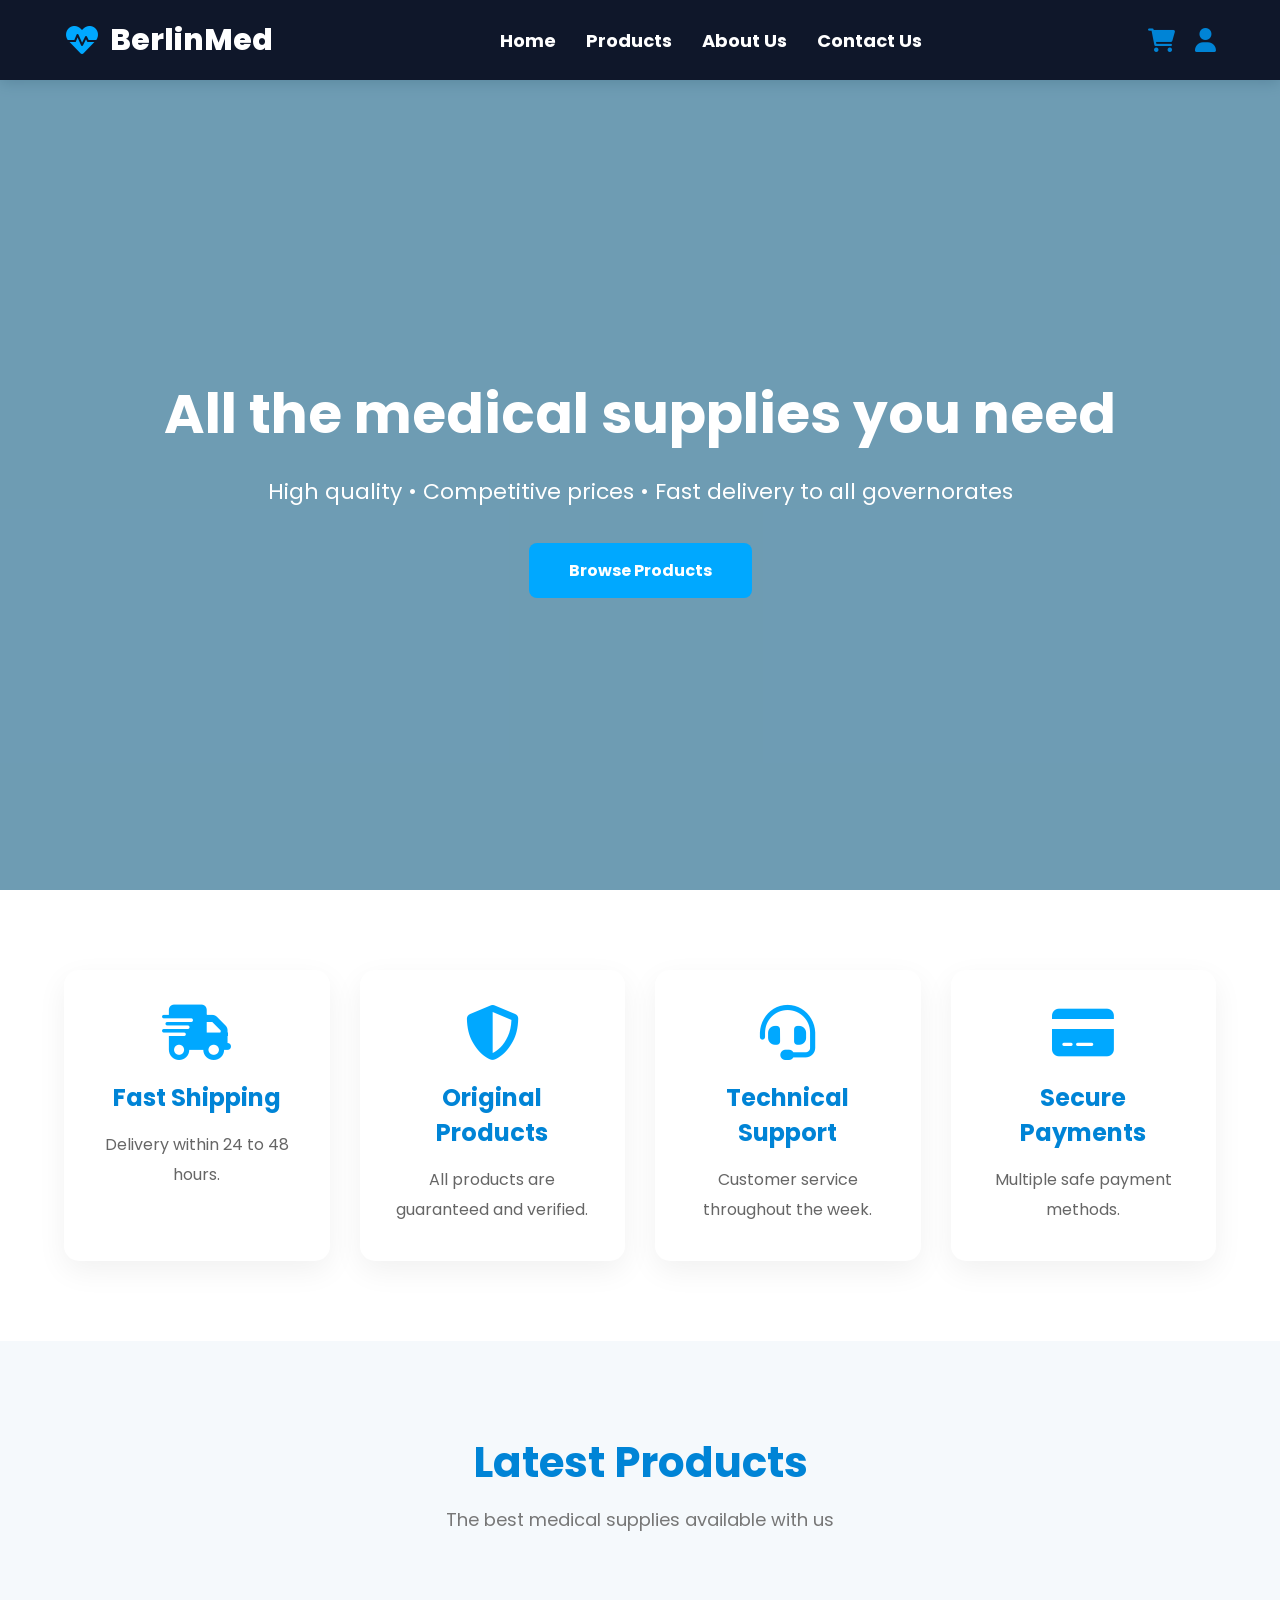
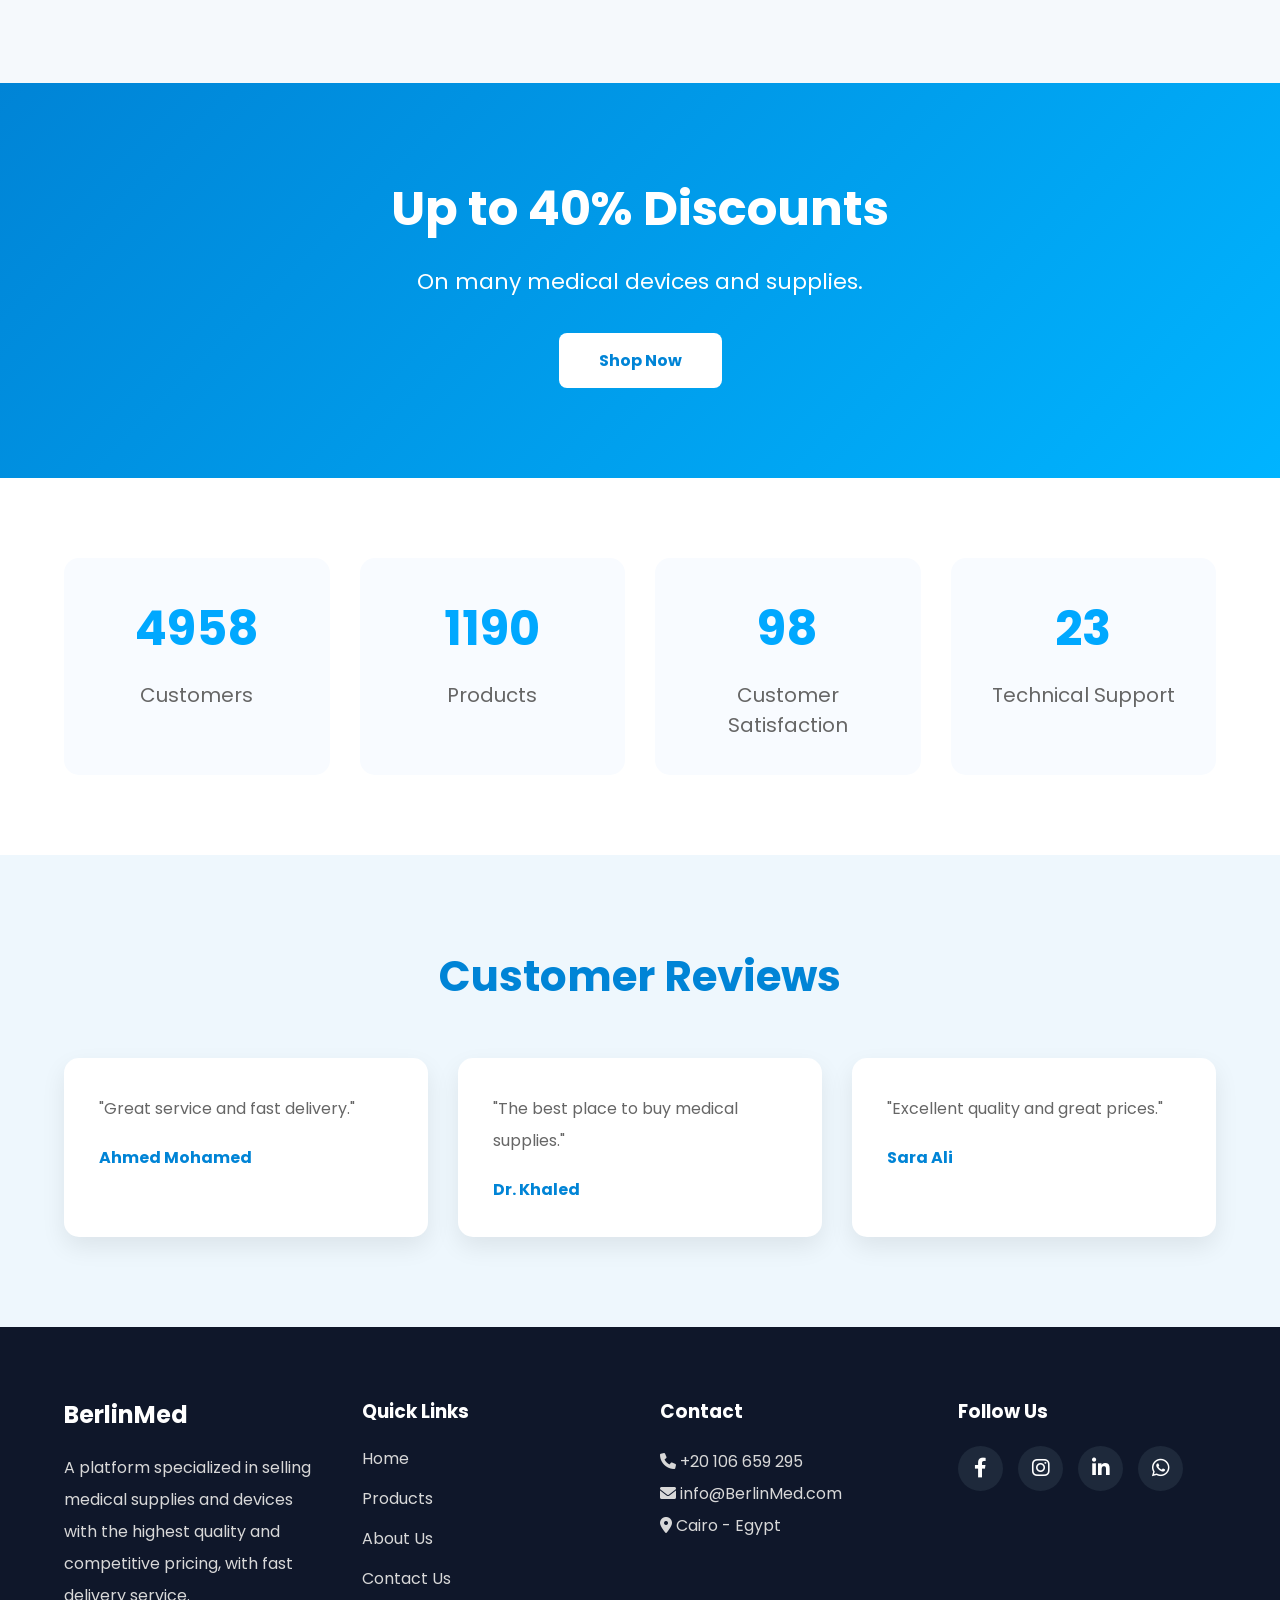
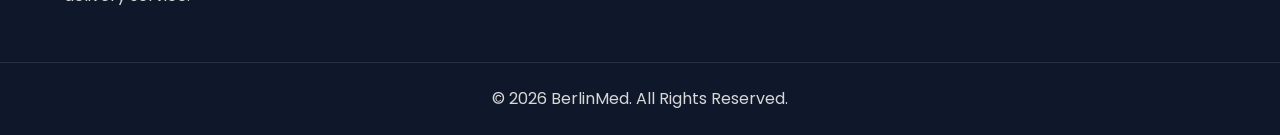
==== templates/index.html @ d9206a01 "initial commit" ====
<!DOCTYPE html>
<html lang="en">

<head>
    <meta charset="UTF-8">
    <meta name="viewport" content="width=device-width, initial-scale=1.0">
    <title>BerlinMed | Medical Supplies</title>

    <link rel="stylesheet" href="/static/css/style.css">
    <link rel="stylesheet" href="https://cdnjs.cloudflare.com/ajax/libs/font-awesome/6.0.0/css/all.min.css">

    <link rel="preconnect" href="https://fonts.googleapis.com">
    <link rel="preconnect" href="https://fonts.gstatic.com" crossorigin>
    <link href="https://fonts.googleapis.com/css2?family=Poppins:wght@300;400;500;600;700;800&display=swap" rel="stylesheet">

</head>

<body>


    <header>
        <div class="container">
            <div class="logo">
                <i class="fa-solid fa-heart-pulse"></i>
                <h2>BerlinMed</h2>
            </div>

            <nav>
                <ul>
                    <li><a href="#">Home</a></li>
                    <li><a href="/products" class="active">Products</a></li>
                    <li><a href="/about">About Us</a></li>
                    <li><a href="/contact">Contact Us</a></li>
                </ul>
            </nav>

            <div class="icons">
                <a href="/cart" title="Shopping Cart">
                    <i class="fa-solid fa-cart-shopping"></i>
                </a>
                <a href="/login" title="Login">
                    <i class="fa-solid fa-user"></i>
                </a>
            </div>

            <button class="menu-toggle">
                <span></span>
                <span></span>
                <span></span>
            </button>
        </div>
    </header>


    <section class="hero">

        <div class="overlay"></div>

        <div class="hero-content">

            <h1>All the medical supplies you need</h1>

            <p>High quality • Competitive prices • Fast delivery to all governorates</p>

            <a href="/products" class="btn">Browse Products</a>

        </div>

    </section>


    <section class="features">

        <div class="container">

            <div class="feature">

                <i class="fa-solid fa-truck-fast"></i>

                <h3>Fast Shipping</h3>

                <p>Delivery within 24 to 48 hours.</p>

            </div>

            <div class="feature">

                <i class="fa-solid fa-shield"></i>

                <h3>Original Products</h3>

                <p>All products are guaranteed and verified.</p>

            </div>

            <div class="feature">

                <i class="fa-solid fa-headset"></i>

                <h3>Technical Support</h3>

                <p>Customer service throughout the week.</p>

            </div>

            <div class="feature">

                <i class="fa-solid fa-credit-card"></i>

                <h3>Secure Payments</h3>

                <p>Multiple safe payment methods.</p>

            </div>

        </div>

    </section>


    <section class="products">

        <div class="container">

            <div class="section-title">

                <h2>Latest Products</h2>

                <p>The best medical supplies available with us</p>

            </div>

            <div class="products-grid" id="home-products-grid">


            </div>

        </div>

    </section>


    <section class="banner">

        <div class="container">

            <div class="banner-text">

                <h2>Up to 40% Discounts</h2>

                <p>On many medical devices and supplies.</p>

                <a href="/products" class="btn">Shop Now</a>

            </div>

        </div>

    </section>


    <section class="statistics">

        <div class="container">

            <div class="stat-box">

                <h2>5000+</h2>

                <p>Customers</p>

            </div>

            <div class="stat-box">

                <h2>1200+</h2>

                <p>Products</p>

            </div>

            <div class="stat-box">

                <h2>99%</h2>

                <p>Customer Satisfaction</p>

            </div>

            <div class="stat-box">

                <h2>24/7</h2>

                <p>Technical Support</p>

            </div>

        </div>

    </section>


    <section class="testimonials">

        <div class="container">

            <h2>Customer Reviews</h2>

            <div class="testimonial-grid">

                <div class="testimonial">

                    <p>"Great service and fast delivery."</p>

                    <h4>Ahmed Mohamed</h4>

                </div>

                <div class="testimonial">

                    <p>"The best place to buy medical supplies."</p>

                    <h4>Dr. Khaled</h4>

                </div>

                <div class="testimonial">

                    <p>"Excellent quality and great prices."</p>

                    <h4>Sara Ali</h4>

                </div>

            </div>

        </div>

    </section>


    <footer>

        <div class="container footer-grid">

            <div>

                <h2>BerlinMed</h2>

                <p>
                    A platform specialized in selling medical supplies and devices with the highest quality
                    and competitive pricing, with fast delivery service.
                </p>

            </div>

            <div>

                <h3>Quick Links</h3>

                <ul>

                    <li><a href="/">Home</a></li>
                    <li><a href="/products">Products</a></li>
                    <li><a href="/about">About Us</a></li>
                    <li><a href="/contact">Contact Us</a></li>

                </ul>

            </div>

            <div>

                <h3>Contact</h3>

                <p><i class="fa-solid fa-phone"></i> +20 106 659 295</p>

                <p><i class="fa-solid fa-envelope"></i> info@BerlinMed.com</p>

                <p><i class="fa-solid fa-location-dot"></i> Cairo - Egypt</p>

            </div>

            <div>

                <h3>Follow Us</h3>

                <div class="social">
                    <a href="#"><i class="fab fa-facebook-f"></i></a>
                    <a href="#"><i class="fab fa-instagram"></i></a>
                    <a href="#"><i class="fab fa-linkedin-in"></i></a>
                    <a href="#"><i class="fab fa-whatsapp"></i></a>
                </div>

            </div>

        </div>

        <div class="copyright">

            <p>© 2026 BerlinMed. All Rights Reserved.</p>

        </div>

    </footer>

    <script src="/static/js/api.js"></script>
    <script src="/script.js"></script>
    <script>
        // Load products from API for homepage
        document.addEventListener('DOMContentLoaded', async () => {
            const { ok, data } = await API.getProducts();
            const grid = document.getElementById('home-products-grid');

            if (ok && data && data.length > 0) {
                const productsToShow = data.slice(0, 4);
                grid.innerHTML = productsToShow.map(product => `
                    <div class="product-card">
                        <div class="product-image">
                            <img src="/static/images/${escapeHtml(product.image)}" alt="${escapeHtml(product.name)}">
                        </div>
                        <div class="product-info">
                            <h3>${escapeHtml(product.name)}</h3>
                            <p class="home-product-description">${escapeHtml(product.description)}</p>
                            <div class="price">${product.price.toFixed(2)} USD</div>
                            <a href="/product-details?id=${product.id}" class="btn">View Details</a>
                        </div>
                    </div>
                `).join('');
            }
        });
    </script>
</body>

</html>
---- static/css/style.css ----
/* ===============================
   BerlinMed Style
================================= */

/* Tiny dismissible widget */
.tiny-widget{
    position:fixed;
    right:16px;
    bottom:16px;
    width:50px;
    height:10px;
    background:#00a8ff;
    border-radius:999px;
    display:flex;
    align-items:center;
    justify-content:flex-end;
    padding:0 2px;
    z-index:10000;
    box-shadow:0 12px 30px rgba(0,0,0,.18);
    overflow:visible;
    transform:translateY(0);
}

.tiny-widget .tiny-close{
    width:16px;
    height:16px;
    line-height:14px;
    border:0;
    cursor:pointer;
    background:rgba(255,255,255,.95);
    color:#0f172a;
    border-radius:4px;
    font-size:12px;
    font-weight:800;
    display:flex;
    align-items:center;
    justify-content:center;
    padding:0;
    margin-left:auto;
}

.tiny-widget.is-hidden{
    display:none;
}


*{
    margin:0;
    padding:0;
    box-sizing:border-box;
    font-family:'Poppins',sans-serif;
}

html{
    scroll-behavior:smooth;
}

body{
    background:#f5f9fc;
    color:#222;
    overflow-x:hidden;
}

a{
    text-decoration:none;
}

ul{
    list-style:none;
}

img{
    max-width:100%;
    display:block;
}

.container{
    width:90%;
    max-width:1300px;
    margin:auto;
}

/* ===============================
   Header
================================= */

header{
    width:100%;
    background:#0f172a;
    transition: background .3s;
    box-shadow: 0 2px 15px rgba(0,0,0,.2);
}

header .container{

    display:flex;
    justify-content:space-between;
    align-items:center;
    height:80px;

}

.logo{

    display:flex;
    align-items:center;
    gap:10px;
    position: relative;
    z-index: 1000;

}

.logo i{

    color:#00a8ff;
    font-size:32px;

}

.logo h2{

    color:#fff;
    font-size:30px;
    font-weight:800;
    transition: .3s;
}

nav ul{

    display:flex;
    gap:30px;

}

nav ul li a{

    color:#fff;
    font-size:18px;
    font-weight:700;
    transition:.3s;

}

nav ul li a:hover{

    color:#00a8ff;

}

.icons{

    display:flex;
    gap:20px;

}

.menu-toggle{
    display: none;
    width: 30px;
    height: 22px;
    background: transparent;
    border: none;
    cursor: pointer;
    flex-direction: column;
    justify-content: space-between;
    padding: 5px;
}

.menu-toggle span{
    width: 100%;
    height: 3px;
    background: #fff;
    border-radius: 3px;
    transition: all 0.4s cubic-bezier(0.68, -0.55, 0.265, 1.55);
    transform-origin: center;
    position: relative;
}

.menu-toggle.active span:nth-child(1){
    transform: translateY(9px) rotate(45deg);
}

.menu-toggle.active span:nth-child(2){
    opacity: 0;
    transform: scale(0);
}

.menu-toggle.active span:nth-child(3){
    transform: translateY(-9px) rotate(-45deg);
}

/* Hover effect for menu toggle */
.menu-toggle:hover span{
    background: #00a8ff;
}

/* Mobile menu overlay styles */
.mobile-menu-overlay{
    position: fixed;
    top: 0;
    left: 0;
    width: 100%;
    height: 100%;
    background: rgba(15, 23, 42, 0.95);
    backdrop-filter: blur(10px);
    display: flex;
    justify-content: center;
    align-items: center;
    z-index: 999;
    opacity: 0;
    visibility: hidden;
    transition: opacity 0.4s ease, visibility 0.4s ease;
}

.mobile-menu-overlay.active{
    opacity: 1;
    visibility: visible;
}

.mobile-menu-content{
    text-align: center;
}

.mobile-menu-content ul{
    display: flex;
    flex-direction: column;
    align-items: center;
    gap: 30px;
}

.mobile-menu-content li a{
    color: #fff;
    font-size: 24px;
    font-weight: 700;
    position: relative;
    padding: 10px 20px;
    transition: all 0.3s ease;
}

.mobile-menu-content li a:hover{
    color: #00a8ff;
    transform: translateY(-5px);
}

.mobile-menu-content li a::after{
    content: '';
    position: absolute;
    bottom: 0;
    left: 50%;
    transform: translateX(-50%);
    width: 0;
    height: 3px;
    background: linear-gradient(135deg, #0084d6, #00a651);
    transition: width 0.3s ease;
}

.mobile-menu-content li a:hover::after{
    width: 80%;
}

/* Responsive styles for nav */
@media(max-width: 991px){
    nav ul{
        position: fixed;
        top: 80px;
        left: -100%;
        background: #0f172a;
        width: 100%;
        height: calc(100vh - 80px);
        flex-direction: column;
        align-items: center;
        justify-content: center;
        gap: 20px;
        transition: left 0.4s ease;
        z-index: 998;
    }

    nav ul.active{
        left: 0;
    }

    nav ul li a{
        font-size: 20px;
        padding: 10px 20px;
        width: 100%;
        text-align: center;
    }

    .menu-toggle{
        display: flex;
    }

    .icons{
        margin-right: 20px;
    }
}


.icons a{

    color:#0084d6;
    font-size:24px;

}

/* ===============================
   Hero
================================= */

.hero{

    height:90vh;

    background:url("../images/hero.jpg")
    center center/cover;

    position:relative;

    display:flex;

    align-items:center;

    justify-content:center;

}

.hero .overlay{

    position:absolute;
    inset:0;
    background:rgba(0,80,120,.55);

}

.hero-content{

    position:relative;
    z-index:5;
    text-align:center;
    color:#fff;

}

.hero-content h1{

    font-size:55px;
    margin-bottom:20px;

}

.hero-content p{

    font-size:22px;
    margin-bottom:35px;

}

.btn{

    display:inline-block;

    padding:15px 40px;

    background:#00a8ff;

    color:#fff;

    border-radius:8px;

    transition:.3s;

    font-weight:bold;

}

.btn:hover{

    background:#007acc;
    transform:translateY(-3px);

}

/* ===============================
   Features
================================= */

.features{

    padding:80px 0;
    background:#ffffff;

}

.features .container{

    display:grid;
    grid-template-columns:repeat(auto-fit,minmax(250px,1fr));
    gap:30px;

}

.feature{

    background:#fff;
    padding:35px 25px;
    text-align:center;
    border-radius:15px;

    transition:.35s;

    box-shadow:0 10px 30px rgba(0,0,0,.06);

}

.feature:hover{

    transform:translateY(-10px);

    box-shadow:0 20px 45px rgba(0,168,255,.20);

}

.feature i{

    font-size:55px;
    color:#00a8ff;

    margin-bottom:20px;

}

.feature h3{

    font-size:24px;

    margin-bottom:15px;

    color:#0084d6;

}

.feature p{

    color:#666;

    line-height:1.9;

}

/* ===============================
   Products
================================= */

.products{

    padding:90px 0;

}

.section-title{

    text-align:center;

    margin-bottom:60px;

}

.section-title h2{

    font-size:42px;

    color:#0084d6;

}

.section-title p{

    margin-top:12px;

    color:#777;

    font-size:18px;

}

.products-grid{

    display:grid;

    grid-template-columns:repeat(auto-fill,minmax(300px,1fr));

    gap:35px;

}

.product-card{

    background:#fff;

    border-radius:18px;

    overflow:hidden;

    transition:.4s;

    box-shadow:0 12px 25px rgba(0,0,0,.08);

}

.product-card:hover{

    transform:translateY(-12px);

    box-shadow:0 20px 40px rgba(0,0,0,.15);

}

.product-image{

    height:260px;

    overflow:hidden;

}

.product-image img{

    width:100%;

    height:100%;

    object-fit:cover;

    transition:.5s;

}

.product-card:hover img{

    transform:scale(1.08);

}

.product-info{

    padding:25px;

}

.product-info h3{

    font-size:24px;

    color:#222;

    margin-bottom:10px;

}

.product-info p{

    color:#777;

    line-height:1.8;

    min-height:70px;

}

.home-product-description{

    display:-webkit-box;

    -webkit-box-orient:vertical;

    -webkit-line-clamp:3;

    overflow:hidden;

}

.product-info h4{

    margin-top:20px;

    color:#00a651;

    font-size:26px;

}

.buttons{

    margin-top:25px;

    display:flex;

    gap:15px;

}

.details-btn{

    flex:1;

    text-align:center;

    padding:12px;

    border:2px solid #00a8ff;

    color:#00a8ff;

    border-radius:8px;

    transition:.3s;

}

.details-btn:hover{

    background:#00a8ff;

    color:#fff;

}

.buy-btn{

    flex:1;

    text-align:center;

    padding:12px;

    background:#0084d6;

    color:#fff;

    border-radius:8px;

    transition:.3s;

}

.buy-btn:hover{

    background:#006ab0;

}

/* ===========================
   Banner
=========================== */

.banner{

    padding:90px 0;

    background:linear-gradient(135deg,#0084d6,#00b4ff);

    color:#fff;

    text-align:center;

}

.banner h2{

    font-size:48px;

    margin-bottom:20px;

}

.banner p{

    font-size:22px;

    margin-bottom:35px;

}

.banner .btn{

    background:#fff;

    color:#0084d6;

    font-weight:bold;

}

.banner .btn:hover{

    background:#f2f2f2;

}

/* ===========================
   Statistics
=========================== */

.statistics{

    padding:80px 0;

    background:#fff;

}

.statistics .container{

    display:grid;

    grid-template-columns:repeat(auto-fit,minmax(220px,1fr));

    gap:30px;

}

.stat-box{

    background:#f8fbff;

    padding:35px;

    border-radius:15px;

    text-align:center;

    transition:.3s;

}

.stat-box:hover{

    transform:translateY(-8px);

    box-shadow:0 15px 35px rgba(0,0,0,.1);

}

.stat-box h2{

    font-size:48px;

    color:#00a8ff;

}

.stat-box p{

    margin-top:15px;

    color:#666;

    font-size:20px;

}

/* ===========================
   Testimonials
=========================== */

.testimonials{

    padding:90px 0;

    background:#eef7fd;

}

.testimonials h2{

    text-align:center;

    color:#0084d6;

    font-size:42px;

    margin-bottom:50px;

}

.testimonial-grid{

    display:grid;

    grid-template-columns:repeat(auto-fit,minmax(300px,1fr));

    gap:30px;

}

.testimonial{

    background:#fff;

    padding:35px;

    border-radius:15px;

    box-shadow:0 10px 25px rgba(0,0,0,.08);

    transition:.3s;

}

.testimonial:hover{

    transform:translateY(-10px);

}

.testimonial p{

    line-height:2;

    color:#666;

}

.testimonial h4{

    margin-top:20px;

    color:#0084d6;

}

/* ===========================
   Footer
=========================== */

footer{

    background:#0f172a;

    color:#fff;

    padding:70px 0 20px;

}

.footer-grid{

    display:grid;

    grid-template-columns:repeat(auto-fit,minmax(250px,1fr));

    gap:40px;

}

footer h2,
footer h3{

    margin-bottom:20px;

}

footer p{

    line-height:2;

    color:#d8d8d8;

}

footer ul li{

    margin-bottom:15px;

}

footer ul li a{

    color:#d8d8d8;

    transition:.3s;

}

footer ul li a:hover{

    color:#00b4ff;

}

.social{

    display:flex;

    gap:15px;

}

.social a{

    width:45px;

    height:45px;

    display:flex;

    justify-content:center;

    align-items:center;

    border-radius:50%;

    background:#1e293b;

    color:#fff;

    font-size:20px;

    transition:.3s;

}

.social a:hover{

    background:#00a8ff;

}

.copyright{

    margin-top:50px;

    padding-top:20px;

    border-top:1px solid rgba(255,255,255,.1);

    text-align:center;

}

/* ===========================
   Responsive
=========================== */

@media (max-width:992px){

    .menu-toggle{
        display: flex;
    }

    nav{
        position: absolute;
        top: 80px;
        left: 0;
        width: 100%;
        background: #0f172a;
        padding: 20px 0;
        transform: translateY(-150%);
        transition: transform .4s ease-in-out;
    }

    nav.active{
        transform: translateY(0);
    }

    nav ul{
        flex-direction: column;
        align-items: center;
        gap: 25px;
    }

    .hero{
        height:70vh;
    }

    header .container{
        height: 80px;
    }


.hero-content h1{

font-size:40px;

}

.hero-content p{

font-size:18px;

}

.products-grid{

grid-template-columns:repeat(2,1fr);

}

.footer-grid{

grid-template-columns:1fr 1fr;

}

}

@media (max-width:768px){

.products-grid{

grid-template-columns:1fr;

}

.features .container{

grid-template-columns:1fr;

}

.statistics .container{

grid-template-columns:1fr 1fr;

}

.testimonial-grid{

grid-template-columns:1fr;

}

.footer-grid{

grid-template-columns:1fr;

text-align:center;

}

.social{

justify-content:center;

}

.banner h2{

font-size:34px;

}

.section-title h2{

font-size:34px;

}

.hero-content h1{

font-size:34px;

}

}

@media (max-width:480px){

.statistics .container{

grid-template-columns:1fr;

}

.logo h2{

font-size:24px;

}

nav ul li a{

font-size:16px;

}

.btn{

padding:12px 28px;

}

.hero{

height:60vh;

}

.hero-content p{

font-size:16px;

}

}

/* ===========================
   Animations
=========================== */

@keyframes fadeUp{

0%{

opacity:0;
transform:translateY(40px);

}

100%{

opacity:1;
transform:translateY(0);

}

}

@keyframes zoom{

0%{

transform:scale(.9);

}

100%{

transform:scale(1);

}

}

.hero-content{

animation:fadeUp 1s ease;

}

.feature{

animation:fadeUp .8s ease;

}

.product-card{

animation:zoom .5s ease;

}

.banner{

animation:fadeUp 1s ease;

}

.testimonial{

animation:fadeUp .8s ease;

}

.stat-box{

animation:zoom .6s ease;

}

html::-webkit-scrollbar{

width:10px;

}

html::-webkit-scrollbar-thumb{

background:#00a8ff;
border-radius:20px;

}

html::-webkit-scrollbar-track{

background:#eef3f8;

}

/* ================= Login ================= */

.login-page{

display:flex;

justify-content:center;

align-items:center;

min-height:100vh;

background:#f5f9fc;

padding:60px 20px;

}

.login-box{

width:420px;

background:#fff;

padding:40px;

border-radius:15px;

box-shadow:0 15px 35px rgba(0,0,0,.1);

}

.login-box h2{

text-align:center;

margin-bottom:30px;

color:#0084d6;

}

.input-box{

margin-bottom:20px;

}

.input-box label{

display:block;

margin-bottom:8px;

font-weight:bold;

}

.input-box input{

width:100%;

padding:14px;

border:1px solid #ddd;

border-radius:8px;

font-size:16px;

outline:none;

}

.input-box input:focus{

border-color:#00a8ff;

}

.login-box button{
    display:block;
    text-align: center;
    width:100%;
    padding:14px;
    background: linear-gradient(45deg, #00a8ff, #0084d6);
    color:#fff;
    border:none;
    border-radius:8px;
    font-size:18px;
    font-weight: bold;
    text-transform: uppercase;
    letter-spacing: 1px;
    cursor:pointer;
    transition: all .3s ease;
    box-shadow: 0 5px 15px rgba(0, 132, 214, 0.3);

}

.login-box button:hover{

    background: linear-gradient(45deg, #0084d6, #00a8ff);
    transform: translateY(-3px);
    box-shadow: 0 8px 25px rgba(0, 132, 214, 0.4);

}

.login-box p{

margin-top:20px;

text-align:center;

}

/* Search */

.search-box{

margin-bottom:40px;

text-align:center;

}

.search-box input{

width:100%;

max-width:550px;

padding:16px;

border:2px solid #00a8ff;

border-radius:10px;

font-size:18px;

outline:none;

}

/* About Page */

.page-header{

height:350px;

background:url("../images/about-bg.jpg")

center/cover;

position:relative;

display:flex;

align-items:center;

justify-content:center;

color:white;

}

.page-header .overlay{

position:absolute;

inset:0;

background:rgba(0,100,150,.6);

}

.page-title{

position:relative;

text-align:center;

}

.page-title h1{

font-size:50px;

}

.about-section{

padding:90px 0;

}

.about-grid{

display:grid;

grid-template-columns:1fr 1fr;

gap:50px;

align-items:center;

}

.about-image img{

border-radius:20px;

}

.about-content h2{

color:#0084d6;

font-size:40px;

margin-bottom:20px;

}

.about-content p{

line-height:2;

color:#666;

}

.about-box{

display:flex;

gap:20px;

margin-top:30px;

}

.about-box div{

background:white;

padding:25px;

border-radius:15px;

box-shadow:0 10px 25px #ddd;

}

.about-box i{

font-size:35px;

color:#00a8ff;

}

.mission{

padding:70px 0;

background:#eef7fd;

}

.mission .container{

display:grid;

grid-template-columns:1fr 1fr;

gap:30px;

}

.mission-card{

background:white;

padding:40px;

text-align:center
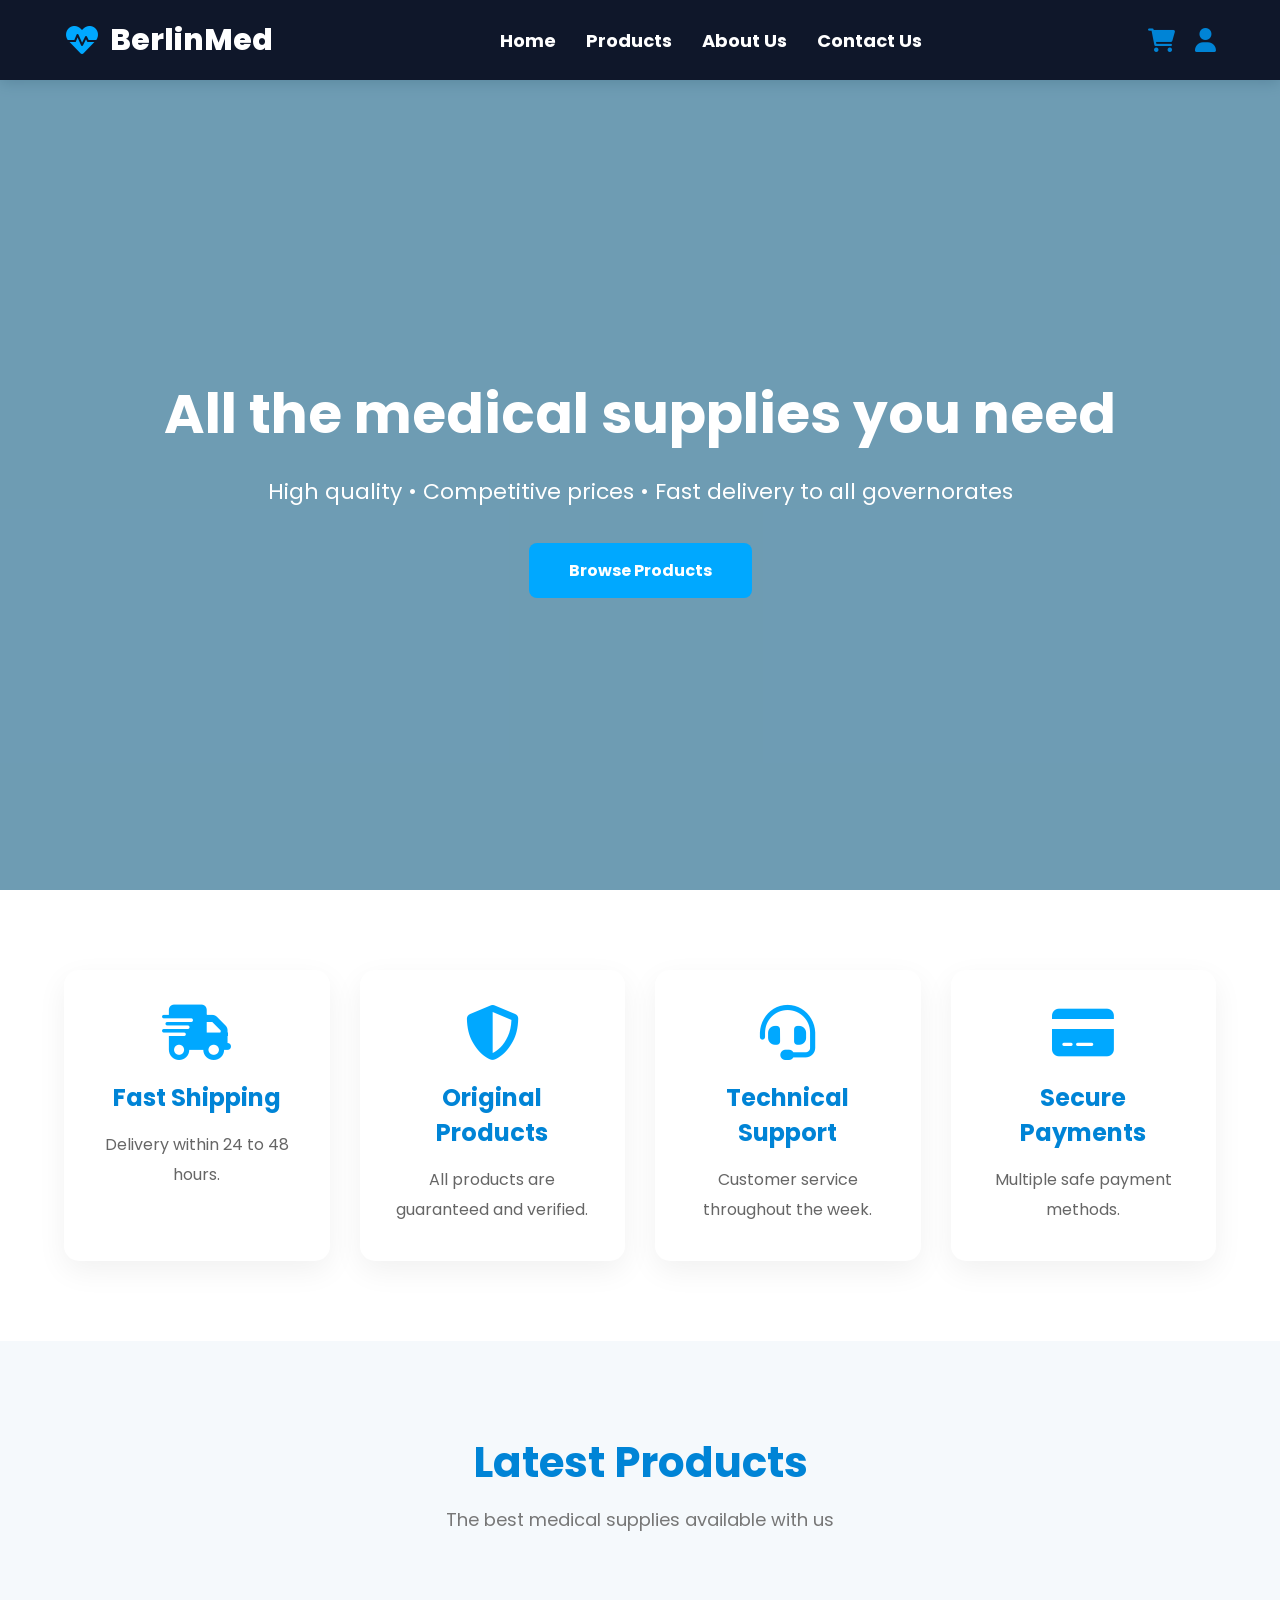
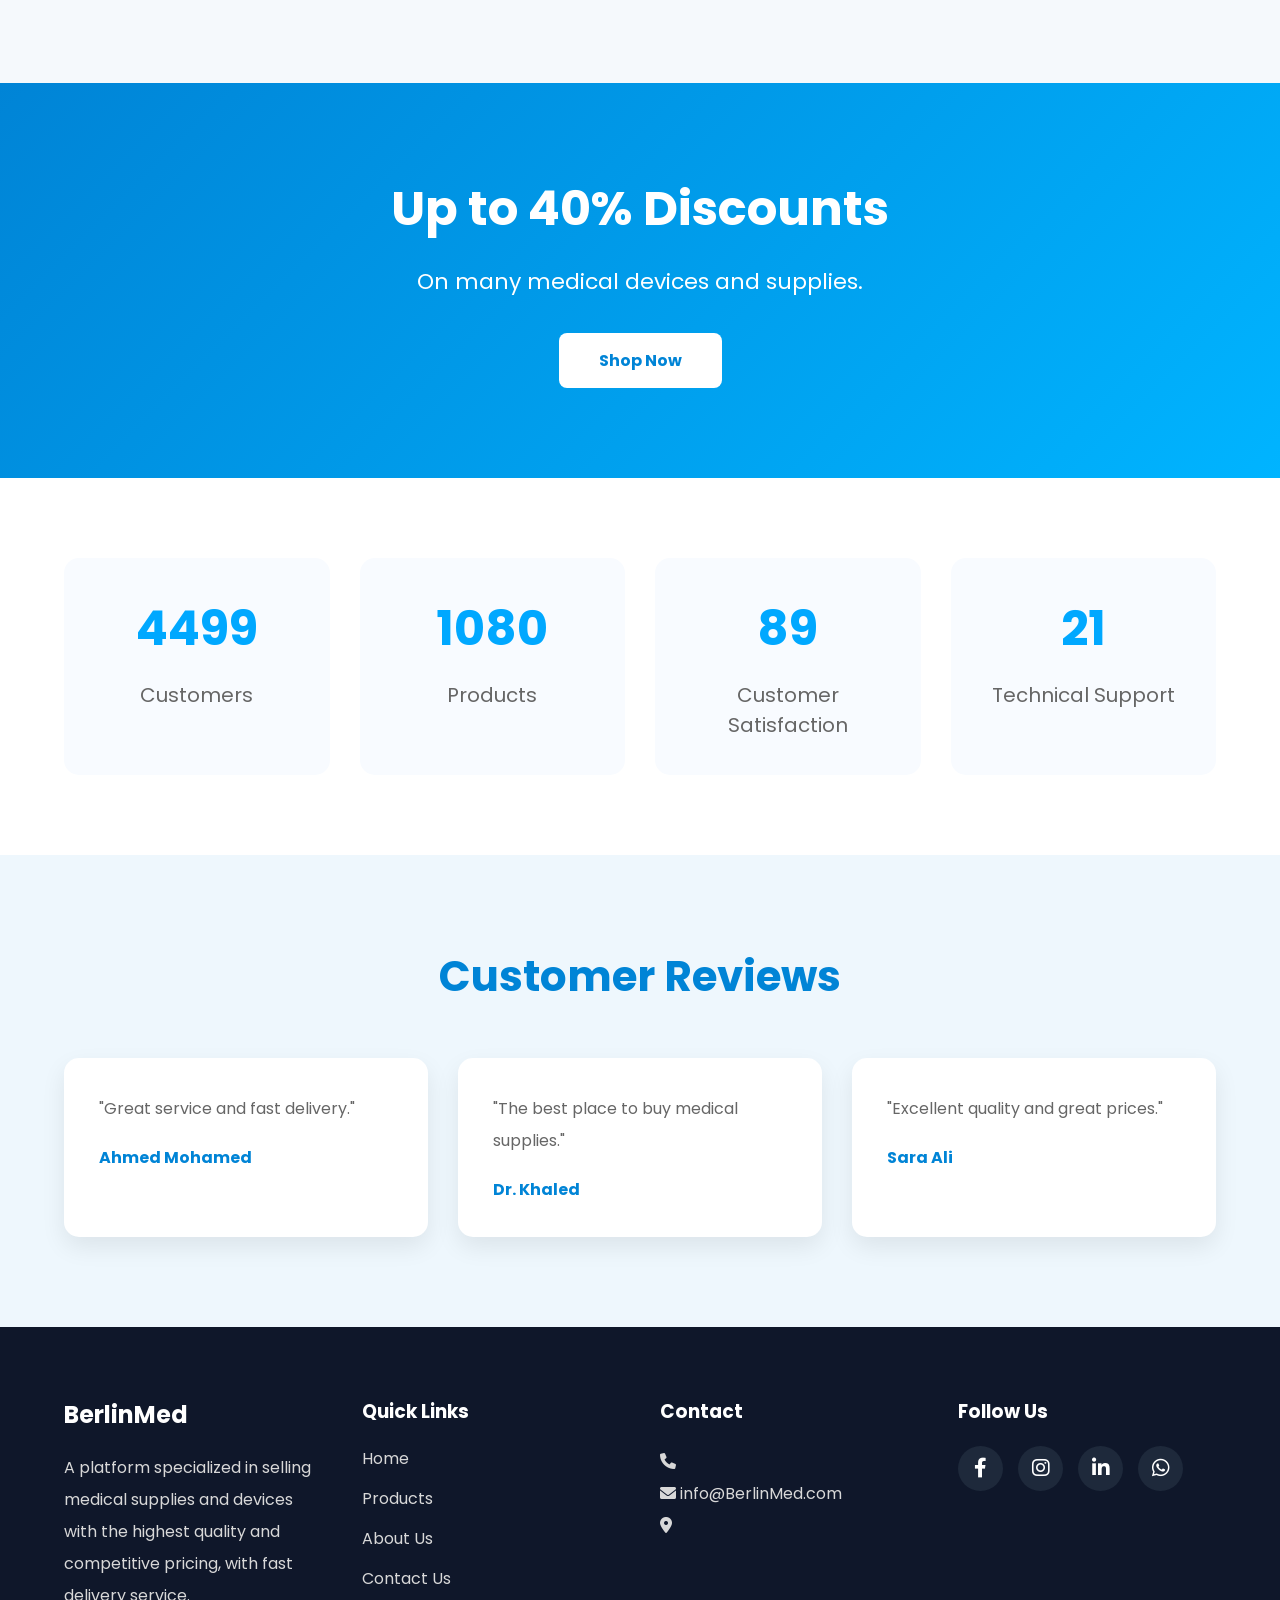
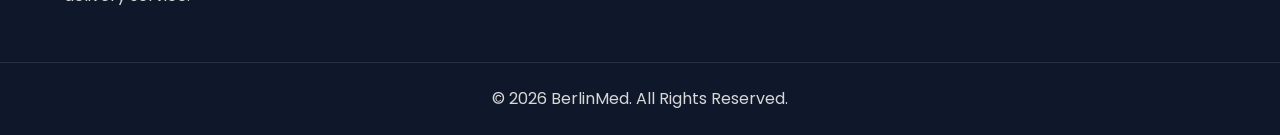
==== commit 6c70b49f: "Update" ====
--- a/templates/index.html
+++ b/templates/index.html
@@ -1,30 +1,30 @@
 <!DOCTYPE html>
 <html lang="en">
-
+ 
 <head>
     <meta charset="UTF-8">
     <meta name="viewport" content="width=device-width, initial-scale=1.0">
     <title>BerlinMed | Medical Supplies</title>
-
+ 
     <link rel="stylesheet" href="/static/css/style.css">
     <link rel="stylesheet" href="https://cdnjs.cloudflare.com/ajax/libs/font-awesome/6.0.0/css/all.min.css">
-
+ 
     <link rel="preconnect" href="https://fonts.googleapis.com">
     <link rel="preconnect" href="https://fonts.gstatic.com" crossorigin>
     <link href="https://fonts.googleapis.com/css2?family=Poppins:wght@300;400;500;600;700;800&display=swap" rel="stylesheet">
-
+ 
 </head>
-
+ 
 <body>
-
-
+ 
+ 
     <header>
         <div class="container">
             <div class="logo">
                 <i class="fa-solid fa-heart-pulse"></i>
                 <h2>BerlinMed</h2>
             </div>
-
+ 
             <nav>
                 <ul>
                     <li><a href="#">Home</a></li>
@@ -33,7 +33,7 @@
                     <li><a href="/contact">Contact Us</a></li>
                 </ul>
             </nav>
-
+ 
             <div class="icons">
                 <a href="/cart" title="Shopping Cart">
                     <i class="fa-solid fa-cart-shopping"></i>
@@ -42,7 +42,7 @@
                     <i class="fa-solid fa-user"></i>
                 </a>
             </div>
-
+ 
             <button class="menu-toggle">
                 <span></span>
                 <span></span>
@@ -50,260 +50,260 @@
             </button>
         </div>
     </header>
-
-
+ 
+ 
     <section class="hero">
-
+ 
         <div class="overlay"></div>
-
+ 
         <div class="hero-content">
-
+ 
             <h1>All the medical supplies you need</h1>
-
+ 
             <p>High quality • Competitive prices • Fast delivery to all governorates</p>
-
+ 
             <a href="/products" class="btn">Browse Products</a>
-
-        </div>
-
-    </section>
-
-
+ 
+        </div>
+ 
+    </section>
+ 
+ 
     <section class="features">
-
-        <div class="container">
-
+ 
+        <div class="container">
+ 
             <div class="feature">
-
+ 
                 <i class="fa-solid fa-truck-fast"></i>
-
+ 
                 <h3>Fast Shipping</h3>
-
+ 
                 <p>Delivery within 24 to 48 hours.</p>
-
-            </div>
-
+ 
+            </div>
+ 
             <div class="feature">
-
+ 
                 <i class="fa-solid fa-shield"></i>
-
+ 
                 <h3>Original Products</h3>
-
+ 
                 <p>All products are guaranteed and verified.</p>
-
-            </div>
-
+ 
+            </div>
+ 
             <div class="feature">
-
+ 
                 <i class="fa-solid fa-headset"></i>
-
+ 
                 <h3>Technical Support</h3>
-
+ 
                 <p>Customer service throughout the week.</p>
-
-            </div>
-
+ 
+            </div>
+ 
             <div class="feature">
-
+ 
                 <i class="fa-solid fa-credit-card"></i>
-
+ 
                 <h3>Secure Payments</h3>
-
+ 
                 <p>Multiple safe payment methods.</p>
-
-            </div>
-
-        </div>
-
-    </section>
-
-
+ 
+            </div>
+ 
+        </div>
+ 
+    </section>
+ 
+ 
     <section class="products">
-
-        <div class="container">
-
+ 
+        <div class="container">
+ 
             <div class="section-title">
-
+ 
                 <h2>Latest Products</h2>
-
+ 
                 <p>The best medical supplies available with us</p>
-
-            </div>
-
+ 
+            </div>
+ 
             <div class="products-grid" id="home-products-grid">
-
-
-            </div>
-
-        </div>
-
-    </section>
-
-
+ 
+ 
+            </div>
+ 
+        </div>
+ 
+    </section>
+ 
+ 
     <section class="banner">
-
-        <div class="container">
-
+ 
+        <div class="container">
+ 
             <div class="banner-text">
-
+ 
                 <h2>Up to 40% Discounts</h2>
-
+ 
                 <p>On many medical devices and supplies.</p>
-
+ 
                 <a href="/products" class="btn">Shop Now</a>
-
-            </div>
-
-        </div>
-
-    </section>
-
-
+ 
+            </div>
+ 
+        </div>
+ 
+    </section>
+ 
+ 
     <section class="statistics">
-
-        <div class="container">
-
+ 
+        <div class="container">
+ 
             <div class="stat-box">
-
+ 
                 <h2>5000+</h2>
-
+ 
                 <p>Customers</p>
-
-            </div>
-
+ 
+            </div>
+ 
             <div class="stat-box">
-
+ 
                 <h2>1200+</h2>
-
+ 
                 <p>Products</p>
-
-            </div>
-
+ 
+            </div>
+ 
             <div class="stat-box">
-
+ 
                 <h2>99%</h2>
-
+ 
                 <p>Customer Satisfaction</p>
-
-            </div>
-
+ 
+            </div>
+ 
             <div class="stat-box">
-
+ 
                 <h2>24/7</h2>
-
+ 
                 <p>Technical Support</p>
-
-            </div>
-
-        </div>
-
-    </section>
-
-
+ 
+            </div>
+ 
+        </div>
+ 
+    </section>
+ 
+ 
     <section class="testimonials">
-
-        <div class="container">
-
+ 
+        <div class="container">
+ 
             <h2>Customer Reviews</h2>
-
+ 
             <div class="testimonial-grid">
-
+ 
                 <div class="testimonial">
-
+ 
                     <p>"Great service and fast delivery."</p>
-
+ 
                     <h4>Ahmed Mohamed</h4>
-
+ 
                 </div>
-
+ 
                 <div class="testimonial">
-
+ 
                     <p>"The best place to buy medical supplies."</p>
-
+ 
                     <h4>Dr. Khaled</h4>
-
+ 
                 </div>
-
+ 
                 <div class="testimonial">
-
+ 
                     <p>"Excellent quality and great prices."</p>
-
+ 
                     <h4>Sara Ali</h4>
-
+ 
                 </div>
-
-            </div>
-
-        </div>
-
-    </section>
-
-
+ 
+            </div>
+ 
+        </div>
+ 
+    </section>
+ 
+ 
     <footer>
-
+ 
         <div class="container footer-grid">
-
+ 
             <div>
-
+ 
                 <h2>BerlinMed</h2>
-
+ 
                 <p>
                     A platform specialized in selling medical supplies and devices with the highest quality
                     and competitive pricing, with fast delivery service.
                 </p>
-
-            </div>
-
+ 
+            </div>
+ 
             <div>
-
+ 
                 <h3>Quick Links</h3>
-
+ 
                 <ul>
-
+ 
                     <li><a href="/">Home</a></li>
                     <li><a href="/products">Products</a></li>
                     <li><a href="/about">About Us</a></li>
                     <li><a href="/contact">Contact Us</a></li>
-
+ 
                 </ul>
-
-            </div>
-
+ 
+            </div>
+ 
             <div>
-
+ 
                 <h3>Contact</h3>
-
-                <p><i class="fa-solid fa-phone"></i> +20 106 659 295</p>
-
+ 
+                <p><i class="fa-solid fa-phone"></i></p>
+ 
                 <p><i class="fa-solid fa-envelope"></i> info@BerlinMed.com</p>
-
-                <p><i class="fa-solid fa-location-dot"></i> Cairo - Egypt</p>
-
-            </div>
-
+ 
+                <p><i class="fa-solid fa-location-dot"></i></p>
+ 
+            </div>
+ 
             <div>
-
+ 
                 <h3>Follow Us</h3>
-
+ 
                 <div class="social">
                     <a href="#"><i class="fab fa-facebook-f"></i></a>
                     <a href="#"><i class="fab fa-instagram"></i></a>
                     <a href="#"><i class="fab fa-linkedin-in"></i></a>
                     <a href="#"><i class="fab fa-whatsapp"></i></a>
                 </div>
-
-            </div>
-
-        </div>
-
+ 
+            </div>
+ 
+        </div>
+ 
         <div class="copyright">
-
+ 
             <p>© 2026 BerlinMed. All Rights Reserved.</p>
-
-        </div>
-
+ 
+        </div>
+ 
     </footer>
-
+ 
     <script src="/static/js/api.js"></script>
     <script src="/script.js"></script>
     <script>
@@ -311,7 +311,7 @@
         document.addEventListener('DOMContentLoaded', async () => {
             const { ok, data } = await API.getProducts();
             const grid = document.getElementById('home-products-grid');
-
+ 
             if (ok && data && data.length > 0) {
                 const productsToShow = data.slice(0, 4);
                 grid.innerHTML = productsToShow.map(product => `
@@ -331,6 +331,6 @@
         });
     </script>
 </body>
-
+ 
 </html>
-
+ 
--- a/static/css/style.css
+++ b/static/css/style.css
@@ -1,7 +1,7 @@
 /* ===============================
    BerlinMed Style
 ================================= */
-
+ 
 /* Tiny dismissible widget */
 .tiny-widget{
     position:fixed;
@@ -20,7 +20,7 @@
     overflow:visible;
     transform:translateY(0);
 }
-
+ 
 .tiny-widget .tiny-close{
     width:16px;
     height:16px;
@@ -38,122 +38,124 @@
     padding:0;
     margin-left:auto;
 }
-
+ 
 .tiny-widget.is-hidden{
     display:none;
 }
-
-
+ 
+ 
 *{
     margin:0;
     padding:0;
     box-sizing:border-box;
     font-family:'Poppins',sans-serif;
 }
-
+ 
 html{
     scroll-behavior:smooth;
 }
-
+ 
 body{
     background:#f5f9fc;
     color:#222;
     overflow-x:hidden;
 }
-
+ 
 a{
     text-decoration:none;
 }
-
+ 
 ul{
     list-style:none;
 }
-
+ 
 img{
     max-width:100%;
     display:block;
 }
-
+ 
 .container{
     width:90%;
     max-width:1300px;
     margin:auto;
 }
-
+ 
 /* ===============================
    Header
 ================================= */
-
+ 
 header{
     width:100%;
     background:#0f172a;
     transition: background .3s;
     box-shadow: 0 2px 15px rgba(0,0,0,.2);
 }
-
+ 
 header .container{
-
+ 
     display:flex;
     justify-content:space-between;
     align-items:center;
     height:80px;
-
-}
-
+ 
+}
+ 
 .logo{
-
+ 
     display:flex;
     align-items:center;
     gap:10px;
     position: relative;
     z-index: 1000;
-
-}
-
+ 
+}
+ 
 .logo i{
-
+ 
     color:#00a8ff;
     font-size:32px;
-
-}
-
+ 
+}
+ 
 .logo h2{
-
+ 
     color:#fff;
     font-size:30px;
     font-weight:800;
     transition: .3s;
 }
-
+ 
 nav ul{
-
+ 
     display:flex;
     gap:30px;
-
-}
-
+ 
+}
+ 
 nav ul li a{
-
+ 
     color:#fff;
     font-size:18px;
     font-weight:700;
     transition:.3s;
-
-}
-
+ 
+}
+ 
 nav ul li a:hover{
-
+ 
     color:#00a8ff;
-
-}
-
+ 
+}
+ 
 .icons{
-
+ 
     display:flex;
     gap:20px;
-
-}
-
+    position: relative;
+    z-index: 1000;
+ 
+}
+ 
 .menu-toggle{
     display: none;
     width: 30px;
@@ -165,7 +167,7 @@
     justify-content: space-between;
     padding: 5px;
 }
-
+ 
 .menu-toggle span{
     width: 100%;
     height: 3px;
@@ -175,25 +177,25 @@
     transform-origin: center;
     position: relative;
 }
-
+ 
 .menu-toggle.active span:nth-child(1){
     transform: translateY(9px) rotate(45deg);
 }
-
+ 
 .menu-toggle.active span:nth-child(2){
     opacity: 0;
     transform: scale(0);
 }
-
+ 
 .menu-toggle.active span:nth-child(3){
     transform: translateY(-9px) rotate(-45deg);
 }
-
+ 
 /* Hover effect for menu toggle */
 .menu-toggle:hover span{
     background: #00a8ff;
 }
-
+ 
 /* Mobile menu overlay styles */
 .mobile-menu-overlay{
     position: fixed;
@@ -211,23 +213,23 @@
     visibility: hidden;
     transition: opacity 0.4s ease, visibility 0.4s ease;
 }
-
+ 
 .mobile-menu-overlay.active{
     opacity: 1;
     visibility: visible;
 }
-
+ 
 .mobile-menu-content{
     text-align: center;
 }
-
+ 
 .mobile-menu-content ul{
     display: flex;
     flex-direction: column;
     align-items: center;
     gap: 30px;
 }
-
+ 
 .mobile-menu-content li a{
     color: #fff;
     font-size: 24px;
@@ -236,12 +238,12 @@
     padding: 10px 20px;
     transition: all 0.3s ease;
 }
-
+ 
 .mobile-menu-content li a:hover{
     color: #00a8ff;
     transform: translateY(-5px);
 }
-
+ 
 .mobile-menu-content li a::after{
     content: '';
     position: absolute;
@@ -253,701 +255,673 @@
     background: linear-gradient(135deg, #0084d6, #00a651);
     transition: width 0.3s ease;
 }
-
+ 
 .mobile-menu-content li a:hover::after{
     width: 80%;
 }
-
+ 
 /* Responsive styles for nav */
 @media(max-width: 991px){
-    nav ul{
-        position: fixed;
-        top: 80px;
-        left: -100%;
-        background: #0f172a;
-        width: 100%;
-        height: calc(100vh - 80px);
-        flex-direction: column;
-        align-items: center;
-        justify-content: center;
-        gap: 20px;
-        transition: left 0.4s ease;
-        z-index: 998;
-    }
-
-    nav ul.active{
-        left: 0;
-    }
-
-    nav ul li a{
-        font-size: 20px;
-        padding: 10px 20px;
-        width: 100%;
-        text-align: center;
-    }
-
-    .menu-toggle{
-        display: flex;
-    }
-
     .icons{
         margin-right: 20px;
+        position: relative;
+        z-index: 1000;
     }
 }
-
-
+ 
+ 
 .icons a{
-
+ 
     color:#0084d6;
     font-size:24px;
-
-}
-
+ 
+}
+ 
 /* ===============================
    Hero
 ================================= */
-
+ 
 .hero{
-
+ 
     height:90vh;
-
+ 
     background:url("../images/hero.jpg")
     center center/cover;
-
+ 
     position:relative;
-
+ 
     display:flex;
-
+ 
     align-items:center;
-
+ 
     justify-content:center;
-
-}
-
+ 
+}
+ 
 .hero .overlay{
-
+ 
     position:absolute;
     inset:0;
     background:rgba(0,80,120,.55);
-
-}
-
+ 
+}
+ 
 .hero-content{
-
+ 
     position:relative;
     z-index:5;
     text-align:center;
     color:#fff;
-
-}
-
+ 
+}
+ 
 .hero-content h1{
-
+ 
     font-size:55px;
     margin-bottom:20px;
-
-}
-
+ 
+}
+ 
 .hero-content p{
-
+ 
     font-size:22px;
     margin-bottom:35px;
-
-}
-
+ 
+}
+ 
 .btn{
-
+ 
     display:inline-block;
-
+ 
     padding:15px 40px;
-
+ 
     background:#00a8ff;
-
+ 
     color:#fff;
-
+ 
     border-radius:8px;
-
+ 
     transition:.3s;
-
+ 
     font-weight:bold;
-
-}
-
+ 
+}
+ 
 .btn:hover{
-
+ 
     background:#007acc;
     transform:translateY(-3px);
-
-}
-
+ 
+}
+ 
 /* ===============================
    Features
 ================================= */
-
+ 
 .features{
-
+ 
     padding:80px 0;
     background:#ffffff;
-
-}
-
+ 
+}
+ 
 .features .container{
-
+ 
     display:grid;
     grid-template-columns:repeat(auto-fit,minmax(250px,1fr));
     gap:30px;
-
-}
-
+ 
+}
+ 
 .feature{
-
+ 
     background:#fff;
     padding:35px 25px;
     text-align:center;
     border-radius:15px;
-
+ 
     transition:.35s;
-
+ 
     box-shadow:0 10px 30px rgba(0,0,0,.06);
-
-}
-
+ 
+}
+ 
 .feature:hover{
-
+ 
     transform:translateY(-10px);
-
+ 
     box-shadow:0 20px 45px rgba(0,168,255,.20);
-
-}
-
+ 
+}
+ 
 .feature i{
-
+ 
     font-size:55px;
     color:#00a8ff;
-
+ 
     margin-bottom:20px;
-
-}
-
+ 
+}
+ 
 .feature h3{
-
+ 
     font-size:24px;
-
+ 
     margin-bottom:15px;
-
+ 
     color:#0084d6;
-
-}
-
+ 
+}
+ 
 .feature p{
-
+ 
     color:#666;
-
+ 
     line-height:1.9;
-
-}
-
+ 
+}
+ 
 /* ===============================
    Products
 ================================= */
-
+ 
 .products{
-
+ 
     padding:90px 0;
-
-}
-
+ 
+}
+ 
 .section-title{
-
+ 
     text-align:center;
-
+ 
     margin-bottom:60px;
-
-}
-
+ 
+}
+ 
 .section-title h2{
-
+ 
     font-size:42px;
-
+ 
     color:#0084d6;
-
-}
-
+ 
+}
+ 
 .section-title p{
-
+ 
     margin-top:12px;
-
+ 
     color:#777;
-
+ 
     font-size:18px;
-
-}
-
+ 
+}
+ 
 .products-grid{
-
+ 
     display:grid;
-
+ 
     grid-template-columns:repeat(auto-fill,minmax(300px,1fr));
-
+ 
     gap:35px;
-
-}
-
+ 
+}
+ 
 .product-card{
-
+ 
     background:#fff;
-
+ 
     border-radius:18px;
-
+ 
     overflow:hidden;
-
+ 
     transition:.4s;
-
+ 
     box-shadow:0 12px 25px rgba(0,0,0,.08);
-
-}
-
+ 
+}
+ 
 .product-card:hover{
-
+ 
     transform:translateY(-12px);
-
+ 
     box-shadow:0 20px 40px rgba(0,0,0,.15);
-
-}
-
+ 
+}
+ 
 .product-image{
-
+ 
     height:260px;
-
+ 
     overflow:hidden;
-
-}
-
+ 
+}
+ 
 .product-image img{
-
+ 
     width:100%;
-
+ 
     height:100%;
-
+ 
     object-fit:cover;
-
+ 
     transition:.5s;
-
-}
-
+ 
+}
+ 
 .product-card:hover img{
-
+ 
     transform:scale(1.08);
-
-}
-
+ 
+}
+ 
 .product-info{
-
+ 
     padding:25px;
-
-}
-
+ 
+}
+ 
 .product-info h3{
-
+ 
     font-size:24px;
-
+ 
     color:#222;
-
+ 
     margin-bottom:10px;
-
-}
-
+ 
+}
+ 
 .product-info p{
-
+ 
     color:#777;
-
+ 
     line-height:1.8;
-
+ 
     min-height:70px;
-
-}
-
+ 
+}
+ 
 .home-product-description{
-
+ 
     display:-webkit-box;
-
+ 
     -webkit-box-orient:vertical;
-
+ 
     -webkit-line-clamp:3;
-
+ 
     overflow:hidden;
-
-}
-
+ 
+}
+ 
 .product-info h4{
-
+ 
     margin-top:20px;
-
+ 
     color:#00a651;
-
+ 
     font-size:26px;
-
-}
-
+ 
+}
+ 
 .buttons{
-
+ 
     margin-top:25px;
-
+ 
     display:flex;
-
+ 
     gap:15px;
-
-}
-
+ 
+}
+ 
 .details-btn{
-
+ 
     flex:1;
-
+ 
     text-align:center;
-
+ 
     padding:12px;
-
+ 
     border:2px solid #00a8ff;
-
+ 
     color:#00a8ff;
-
+ 
     border-radius:8px;
-
+ 
     transition:.3s;
-
-}
-
+ 
+}
+ 
 .details-btn:hover{
-
+ 
     background:#00a8ff;
-
+ 
     color:#fff;
-
-}
-
+ 
+}
+ 
 .buy-btn{
-
+ 
     flex:1;
-
+ 
     text-align:center;
-
+ 
     padding:12px;
-
+ 
     background:#0084d6;
-
+ 
     color:#fff;
-
+ 
     border-radius:8px;
-
+ 
     transition:.3s;
-
-}
-
+ 
+}
+ 
 .buy-btn:hover{
-
+ 
     background:#006ab0;
-
-}
-
+ 
+}
+ 
 /* ===========================
    Banner
 =========================== */
-
+ 
 .banner{
-
+ 
     padding:90px 0;
-
+ 
     background:linear-gradient(135deg,#0084d6,#00b4ff);
-
+ 
     color:#fff;
-
+ 
     text-align:center;
-
-}
-
+ 
+}
+ 
 .banner h2{
-
+ 
     font-size:48px;
-
+ 
     margin-bottom:20px;
-
-}
-
+ 
+}
+ 
 .banner p{
-
+ 
     font-size:22px;
-
+ 
     margin-bottom:35px;
-
-}
-
+ 
+}
+ 
 .banner .btn{
-
+ 
     background:#fff;
-
+ 
     color:#0084d6;
-
+ 
     font-weight:bold;
-
-}
-
+ 
+}
+ 
 .banner .btn:hover{
-
+ 
     background:#f2f2f2;
-
-}
-
+ 
+}
+ 
 /* ===========================
    Statistics
 =========================== */
-
+ 
 .statistics{
-
+ 
     padding:80px 0;
-
+ 
     background:#fff;
-
-}
-
+ 
+}
+ 
 .statistics .container{
-
+ 
     display:grid;
-
+ 
     grid-template-columns:repeat(auto-fit,minmax(220px,1fr));
-
+ 
     gap:30px;
-
-}
-
+ 
+}
+ 
 .stat-box{
-
+ 
     background:#f8fbff;
-
+ 
     padding:35px;
-
+ 
     border-radius:15px;
-
+ 
     text-align:center;
-
+ 
     transition:.3s;
-
-}
-
+ 
+}
+ 
 .stat-box:hover{
-
+ 
     transform:translateY(-8px);
-
+ 
     box-shadow:0 15px 35px rgba(0,0,0,.1);
-
-}
-
+ 
+}
+ 
 .stat-box h2{
-
+ 
     font-size:48px;
-
+ 
     color:#00a8ff;
-
-}
-
+ 
+}
+ 
 .stat-box p{
-
+ 
     margin-top:15px;
-
+ 
     color:#666;
-
+ 
     font-size:20px;
-
-}
-
+ 
+}
+ 
 /* ===========================
    Testimonials
 =========================== */
-
+ 
 .testimonials{
-
+ 
     padding:90px 0;
-
+ 
     background:#eef7fd;
-
-}
-
+ 
+}
+ 
 .testimonials h2{
-
+ 
     text-align:center;
-
+ 
     color:#0084d6;
-
+ 
     font-size:42px;
-
+ 
     margin-bottom:50px;
-
-}
-
+ 
+}
+ 
 .testimonial-grid{
-
+ 
     display:grid;
-
+ 
     grid-template-columns:repeat(auto-fit,minmax(300px,1fr));
-
+ 
     gap:30px;
-
-}
-
+ 
+}
+ 
 .testimonial{
-
+ 
     background:#fff;
-
+ 
     padding:35px;
-
+ 
     border-radius:15px;
-
+ 
     box-shadow:0 10px 25px rgba(0,0,0,.08);
-
+ 
     transition:.3s;
-
-}
-
+ 
+}
+ 
 .testimonial:hover{
-
+ 
     transform:translateY(-10px);
-
-}
-
+ 
+}
+ 
 .testimonial p{
-
+ 
     line-height:2;
-
+ 
     color:#666;
-
-}
-
+ 
+}
+ 
 .testimonial h4{
-
+ 
     margin-top:20px;
-
+ 
     color:#0084d6;
-
-}
-
+ 
+}
+ 
 /* ===========================
    Footer
 =========================== */
-
+ 
 footer{
-
+ 
     background:#0f172a;
-
+ 
     color:#fff;
-
+ 
     padding:70px 0 20px;
-
-}
-
+ 
+}
+ 
 .footer-grid{
-
+ 
     display:grid;
-
+ 
     grid-template-columns:repeat(auto-fit,minmax(250px,1fr));
-
+ 
     gap:40px;
-
-}
-
+ 
+}
+ 
 footer h2,
 footer h3{
-
+ 
     margin-bottom:20px;
-
-}
-
+ 
+}
+ 
 footer p{
-
+ 
     line-height:2;
-
+ 
     color:#d8d8d8;
-
-}
-
+ 
+}
+ 
 footer ul li{
-
+ 
     margin-bottom:15px;
-
-}
-
+ 
+}
+ 
 footer ul li a{
-
+ 
     color:#d8d8d8;
-
+ 
     transition:.3s;
-
-}
-
+ 
+}
+ 
 footer ul li a:hover{
-
+ 
     color:#00b4ff;
-
-}
-
+ 
+}
+ 
 .social{
-
+ 
     display:flex;
-
+ 
     gap:15px;
-
-}
-
+ 
+}
+ 
 .social a{
-
+ 
     width:45px;
-
+ 
     height:45px;
-
+ 
     display:flex;
-
+ 
     justify-content:center;
-
+ 
     align-items:center;
-
+ 
     border-radius:50%;
-
+ 
     background:#1e293b;
-
+ 
     color:#fff;
-
+ 
     font-size:20px;
-
+ 
     transition:.3s;
-
-}
-
+ 
+}
+ 
 .social a:hover{
-
+ 
     background:#00a8ff;
-
-}
-
+ 
+}
+ 
 .copyright{
-
+ 
     margin-top:50px;
-
+ 
     padding-top:20px;
-
+ 
     border-top:1px solid rgba(255,255,255,.1);
-
+ 
     text-align:center;
-
-}
-
+ 
+}
+ 
 /* ===========================
    Responsive
 =========================== */
-
+ 
 @media (max-width:992px){
-
+ 
     .menu-toggle{
         display: flex;
     }
-
+ 
     nav{
         position: absolute;
         top: 80px;
@@ -958,325 +932,325 @@
         transform: translateY(-150%);
         transition: transform .4s ease-in-out;
     }
-
+ 
     nav.active{
         transform: translateY(0);
     }
-
+ 
     nav ul{
         flex-direction: column;
         align-items: center;
         gap: 25px;
     }
-
+ 
     .hero{
         height:70vh;
     }
-
+ 
     header .container{
         height: 80px;
     }
-
-
+ 
+ 
 .hero-content h1{
-
+ 
 font-size:40px;
-
-}
-
+ 
+}
+ 
 .hero-content p{
-
+ 
 font-size:18px;
-
-}
-
+ 
+}
+ 
 .products-grid{
-
+ 
 grid-template-columns:repeat(2,1fr);
-
-}
-
+ 
+}
+ 
 .footer-grid{
-
+ 
 grid-template-columns:1fr 1fr;
-
-}
-
-}
-
+ 
+}
+ 
+}
+ 
 @media (max-width:768px){
-
+ 
 .products-grid{
-
+ 
 grid-template-columns:1fr;
-
-}
-
+ 
+}
+ 
 .features .container{
-
+ 
 grid-template-columns:1fr;
-
-}
-
+ 
+}
+ 
 .statistics .container{
-
+ 
 grid-template-columns:1fr 1fr;
-
-}
-
+ 
+}
+ 
 .testimonial-grid{
-
+ 
 grid-template-columns:1fr;
-
-}
-
+ 
+}
+ 
 .footer-grid{
-
+ 
 grid-template-columns:1fr;
-
+ 
 text-align:center;
-
-}
-
+ 
+}
+ 
 .social{
-
+ 
 justify-content:center;
-
-}
-
+ 
+}
+ 
 .banner h2{
-
+ 
 font-size:34px;
-
-}
-
+ 
+}
+ 
 .section-title h2{
-
+ 
 font-size:34px;
-
-}
-
+ 
+}
+ 
 .hero-content h1{
-
+ 
 font-size:34px;
-
-}
-
-}
-
+ 
+}
+ 
+}
+ 
 @media (max-width:480px){
-
+ 
 .statistics .container{
-
+ 
 grid-template-columns:1fr;
-
-}
-
+ 
+}
+ 
 .logo h2{
-
+ 
 font-size:24px;
-
-}
-
+ 
+}
+ 
 nav ul li a{
-
+ 
 font-size:16px;
-
-}
-
+ 
+}
+ 
 .btn{
-
+ 
 padding:12px 28px;
-
-}
-
+ 
+}
+ 
 .hero{
-
+ 
 height:60vh;
-
-}
-
+ 
+}
+ 
 .hero-content p{
-
+ 
 font-size:16px;
-
-}
-
-}
-
+ 
+}
+ 
+}
+ 
 /* ===========================
    Animations
 =========================== */
-
+ 
 @keyframes fadeUp{
-
+ 
 0%{
-
+ 
 opacity:0;
 transform:translateY(40px);
-
-}
-
+ 
+}
+ 
 100%{
-
+ 
 opacity:1;
 transform:translateY(0);
-
-}
-
-}
-
+ 
+}
+ 
+}
+ 
 @keyframes zoom{
-
+ 
 0%{
-
+ 
 transform:scale(.9);
-
-}
-
+ 
+}
+ 
 100%{
-
+ 
 transform:scale(1);
-
-}
-
-}
-
+ 
+}
+ 
+}
+ 
 .hero-content{
-
+ 
 animation:fadeUp 1s ease;
-
-}
-
+ 
+}
+ 
 .feature{
-
+ 
 animation:fadeUp .8s ease;
-
-}
-
+ 
+}
+ 
 .product-card{
-
+ 
 animation:zoom .5s ease;
-
-}
-
+ 
+}
+ 
 .banner{
-
+ 
 animation:fadeUp 1s ease;
-
-}
-
+ 
+}
+ 
 .testimonial{
-
+ 
 animation:fadeUp .8s ease;
-
-}
-
+ 
+}
+ 
 .stat-box{
-
+ 
 animation:zoom .6s ease;
-
-}
-
+ 
+}
+ 
 html::-webkit-scrollbar{
-
+ 
 width:10px;
-
-}
-
+ 
+}
+ 
 html::-webkit-scrollbar-thumb{
-
+ 
 background:#00a8ff;
 border-radius:20px;
-
-}
-
+ 
+}
+ 
 html::-webkit-scrollbar-track{
-
+ 
 background:#eef3f8;
-
-}
-
+ 
+}
+ 
 /* ================= Login ================= */
-
+ 
 .login-page{
-
+ 
 display:flex;
-
+ 
 justify-content:center;
-
+ 
 align-items:center;
-
+ 
 min-height:100vh;
-
+ 
 background:#f5f9fc;
-
+ 
 padding:60px 20px;
-
-}
-
+ 
+}
+ 
 .login-box{
-
+ 
 width:420px;
-
+ 
 background:#fff;
-
+ 
 padding:40px;
-
+ 
 border-radius:15px;
-
+ 
 box-shadow:0 15px 35px rgba(0,0,0,.1);
-
-}
-
+ 
+}
+ 
 .login-box h2{
-
+ 
 text-align:center;
-
+ 
 margin-bottom:30px;
-
+ 
 color:#0084d6;
-
-}
-
+ 
+}
+ 
 .input-box{
-
+ 
 margin-bottom:20px;
-
-}
-
+ 
+}
+ 
 .input-box label{
-
+ 
 display:block;
-
+ 
 margin-bottom:8px;
-
+ 
 font-weight:bold;
-
-}
-
+ 
+}
+ 
 .input-box input{
-
+ 
 width:100%;
-
+ 
 padding:14px;
-
+ 
 border:1px solid #ddd;
-
+ 
 border-radius:8px;
-
+ 
 font-size:16px;
-
+ 
 outline:none;
-
-}
-
+ 
+}
+ 
 .input-box input:focus{
-
+ 
 border-color:#00a8ff;
-
-}
-
+ 
+}
+ 
 .login-box button{
     display:block;
     text-align: center;
@@ -1293,193 +1267,194 @@
     cursor:pointer;
     transition: all .3s ease;
     box-shadow: 0 5px 15px rgba(0, 132, 214, 0.3);
-
-}
-
+ 
+}
+ 
 .login-box button:hover{
-
+ 
     background: linear-gradient(45deg, #0084d6, #00a8ff);
     transform: translateY(-3px);
     box-shadow: 0 8px 25px rgba(0, 132, 214, 0.4);
-
-}
-
+ 
+}
+ 
 .login-box p{
-
+ 
 margin-top:20px;
-
+ 
 text-align:center;
-
-}
-
+ 
+}
+ 
 /* Search */
-
+ 
 .search-box{
-
+ 
 margin-bottom:40px;
-
+ 
 text-align:center;
-
-}
-
+ 
+}
+ 
 .search-box input{
-
+ 
 width:100%;
-
+ 
 max-width:550px;
-
+ 
 padding:16px;
-
+ 
 border:2px solid #00a8ff;
-
+ 
 border-radius:10px;
-
+ 
 font-size:18px;
-
+ 
 outline:none;
-
-}
-
+ 
+}
+ 
 /* About Page */
-
+ 
 .page-header{
-
+ 
 height:350px;
-
+ 
 background:url("../images/about-bg.jpg")
-
+ 
 center/cover;
-
+ 
 position:relative;
-
+ 
 display:flex;
-
+ 
 align-items:center;
-
+ 
 justify-content:center;
-
+ 
 color:white;
-
-}
-
+ 
+}
+ 
 .page-header .overlay{
-
+ 
 position:absolute;
-
+ 
 inset:0;
-
+ 
 background:rgba(0,100,150,.6);
-
-}
-
+ 
+}
+ 
 .page-title{
-
+ 
 position:relative;
-
+ 
 text-align:center;
-
-}
-
+ 
+}
+ 
 .page-title h1{
-
+ 
 font-size:50px;
-
-}
-
+ 
+}
+ 
 .about-section{
-
+ 
 padding:90px 0;
-
-}
-
+ 
+}
+ 
 .about-grid{
-
+ 
 display:grid;
-
+ 
 grid-template-columns:1fr 1fr;
-
+ 
 gap:50px;
-
+ 
 align-items:center;
-
-}
-
+ 
+}
+ 
 .about-image img{
-
+ 
 border-radius:20px;
-
-}
-
+ 
+}
+ 
 .about-content h2{
-
+ 
 color:#0084d6;
-
+ 
 font-size:40px;
-
+ 
 margin-bottom:20px;
-
-}
-
+ 
+}
+ 
 .about-content p{
-
+ 
 line-height:2;
-
+ 
 color:#666;
-
-}
-
+ 
+}
+ 
 .about-box{
-
+ 
 display:flex;
-
+ 
 gap:20px;
-
+ 
 margin-top:30px;
-
-}
-
+ 
+}
+ 
 .about-box div{
-
+ 
 background:white;
-
+ 
 padding:25px;
-
+ 
 border-radius:15px;
-
+ 
 box-shadow:0 10px 25px #ddd;
-
-}
-
+ 
+}
+ 
 .about-box i{
-
+ 
 font-size:35px;
-
+ 
 color:#00a8ff;
-
-}
-
+ 
+}
+ 
 .mission{
-
+ 
 padding:70px 0;
-
+ 
 background:#eef7fd;
-
-}
-
+ 
+}
+ 
 .mission .container{
-
+ 
 display:grid;
-
+ 
 grid-template-columns:1fr 1fr;
-
+ 
 gap:30px;
-
-}
-
+ 
+}
+ 
 .mission-card{
-
+ 
 background:white;
-
+ 
 padding:40px;
-
+ 
 text-align:center
+}
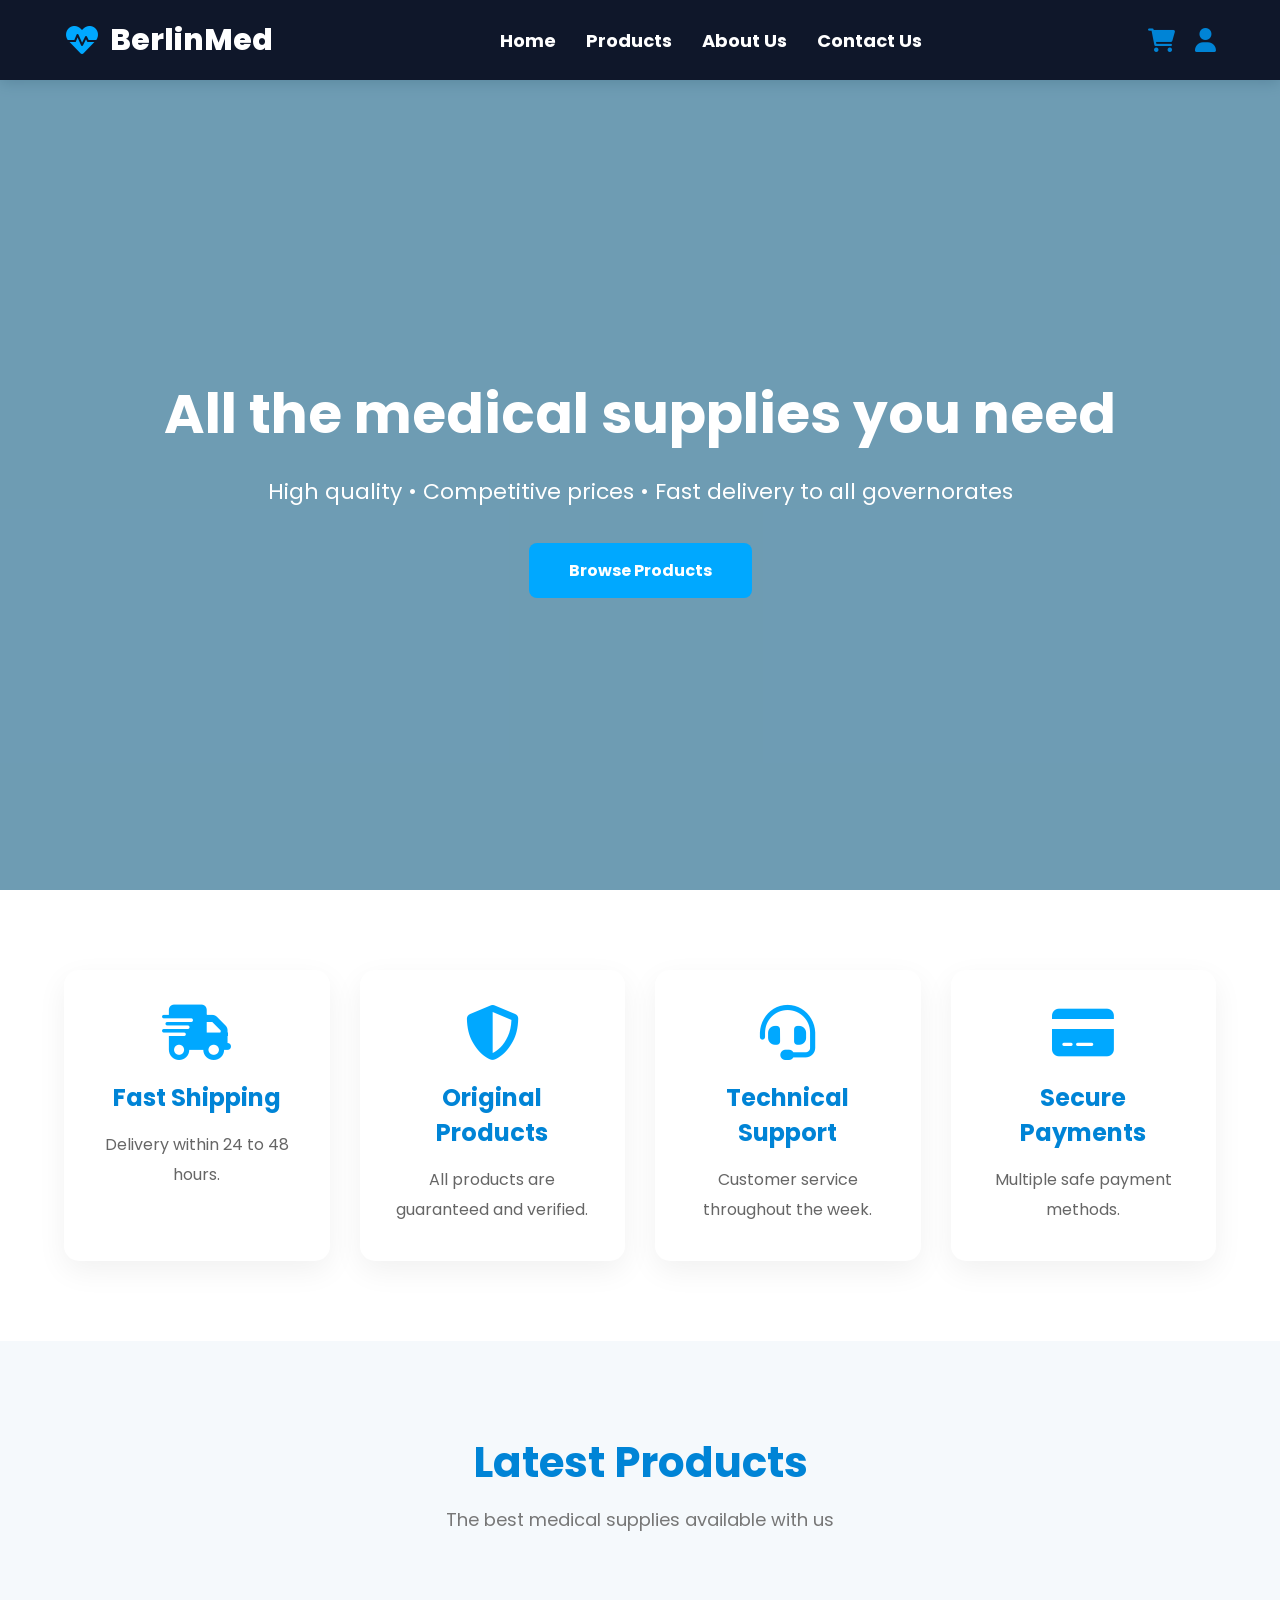
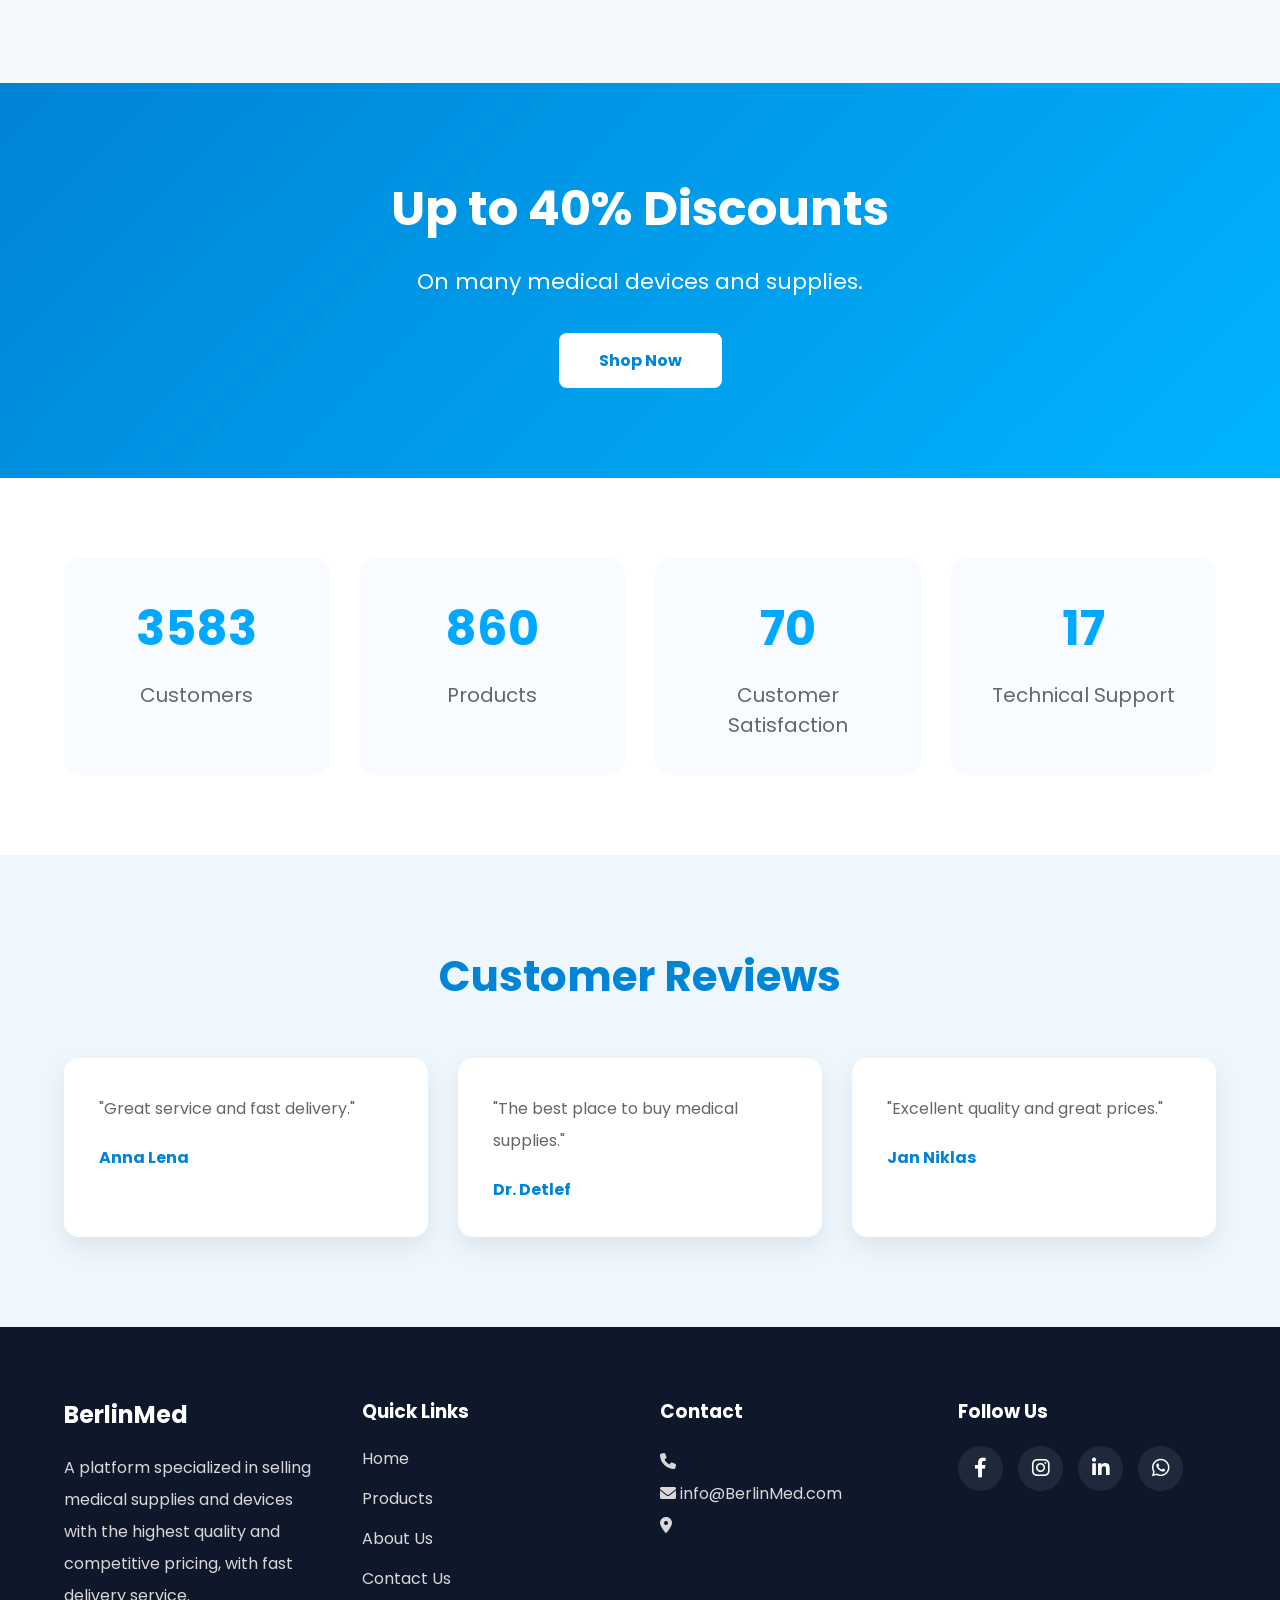
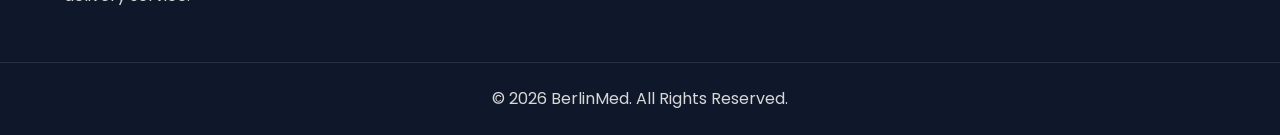
==== commit f7beb443: "update" ====
--- a/templates/index.html
+++ b/templates/index.html
@@ -212,7 +212,7 @@
  
                     <p>"Great service and fast delivery."</p>
  
-                    <h4>Ahmed Mohamed</h4>
+                    <h4>Anna Lena</h4>
  
                 </div>
  
@@ -220,7 +220,7 @@
  
                     <p>"The best place to buy medical supplies."</p>
  
-                    <h4>Dr. Khaled</h4>
+                    <h4>Dr. Detlef</h4>
  
                 </div>
  
@@ -228,7 +228,7 @@
  
                     <p>"Excellent quality and great prices."</p>
  
-                    <h4>Sara Ali</h4>
+                    <h4>Jan Niklas</h4>
  
                 </div>
  
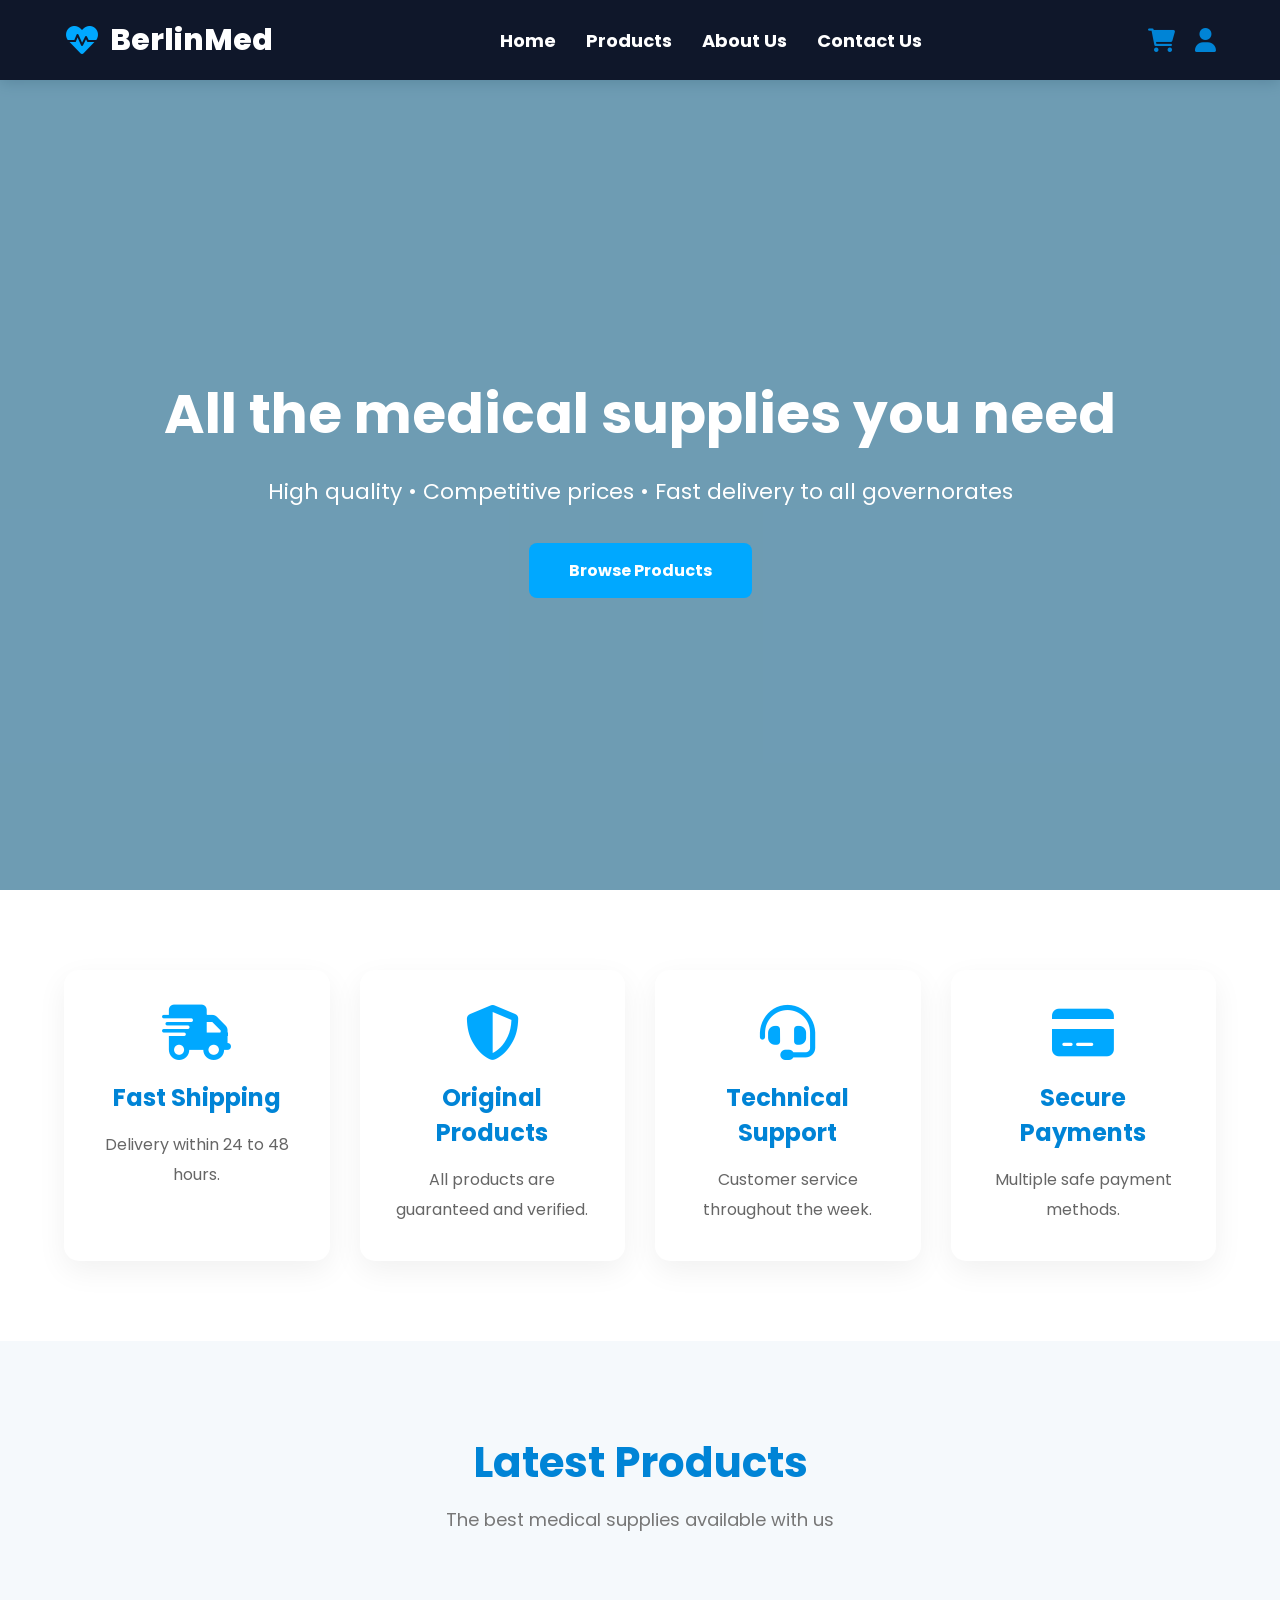
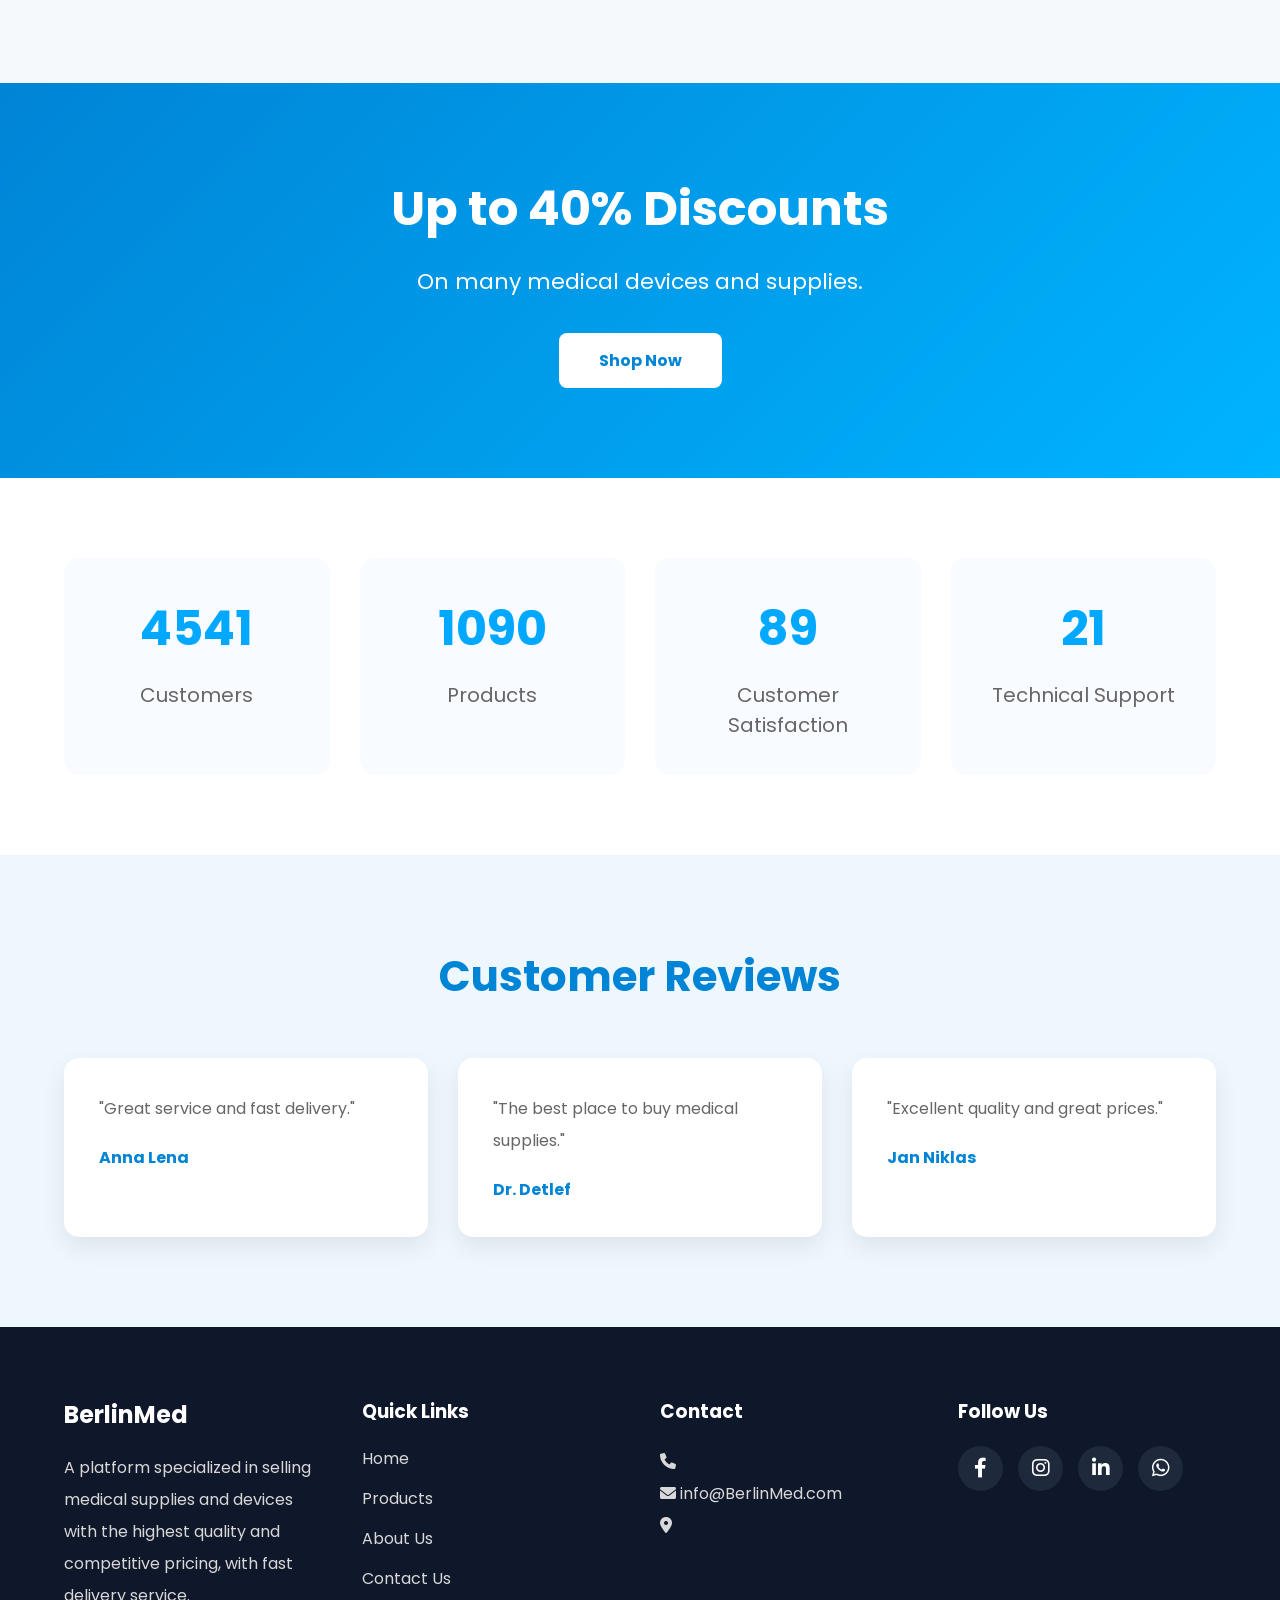
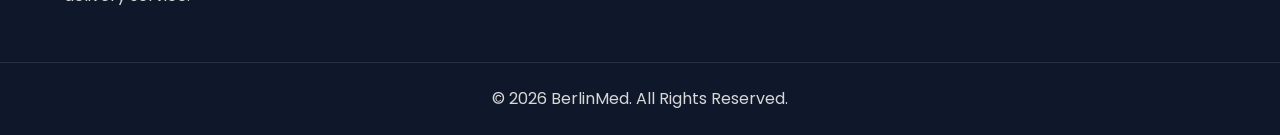
==== commit 0df1da38: "Update" ====
--- a/templates/index.html
+++ b/templates/index.html
@@ -317,7 +317,7 @@
                 grid.innerHTML = productsToShow.map(product => `
                     <div class="product-card">
                         <div class="product-image">
-                            <img src="/static/images/${escapeHtml(product.image)}" alt="${escapeHtml(product.name)}">
+                            <img src="${getImageUrl(product.image)}" alt="${escapeHtml(product.name)}">
                         </div>
                         <div class="product-info">
                             <h3>${escapeHtml(product.name)}</h3>
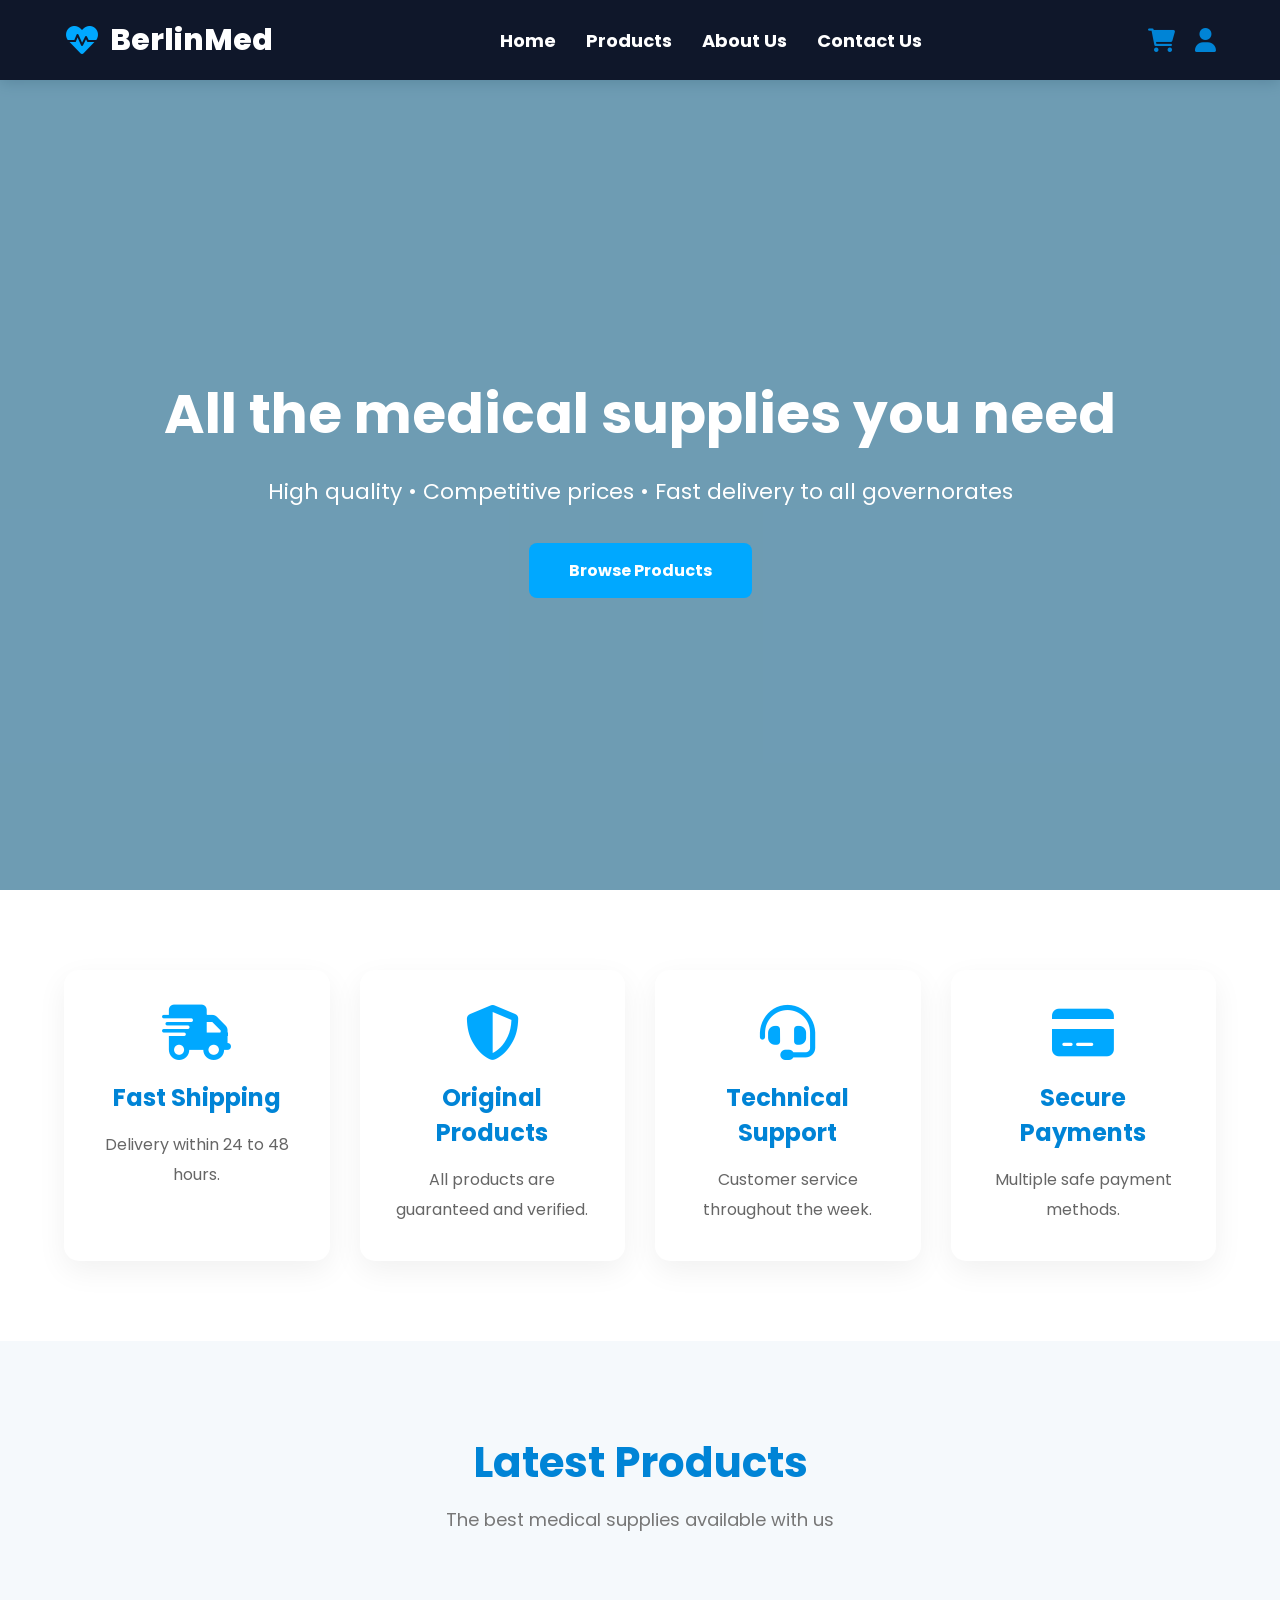
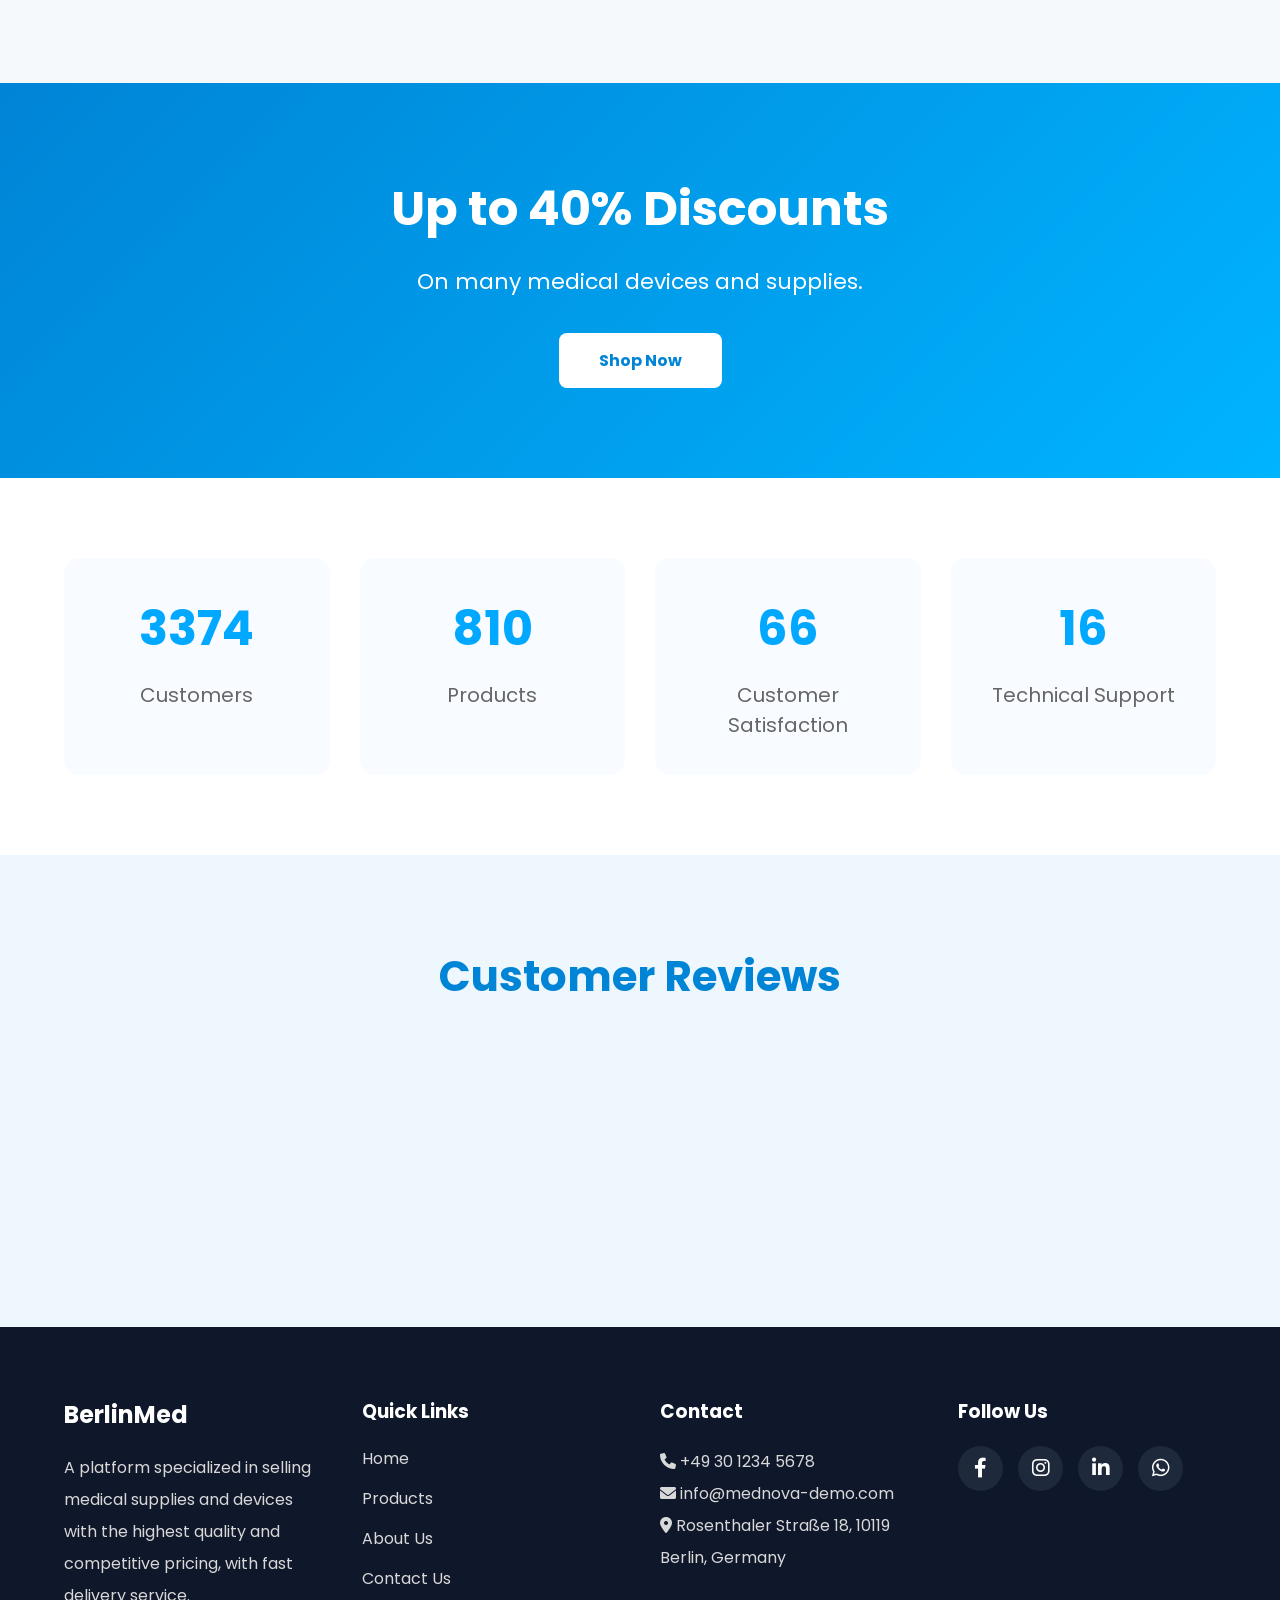
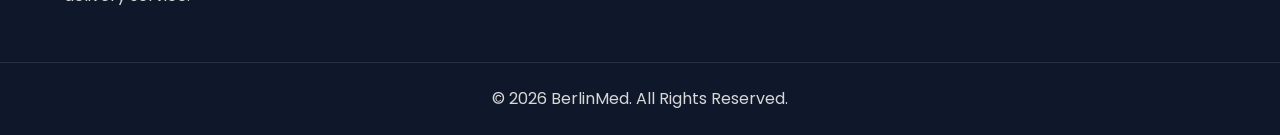
==== commit 97327c81: "update" ====
--- a/templates/index.html
+++ b/templates/index.html
@@ -273,11 +273,11 @@
  
                 <h3>Contact</h3>
  
-                <p><i class="fa-solid fa-phone"></i></p>
- 
-                <p><i class="fa-solid fa-envelope"></i> info@BerlinMed.com</p>
- 
-                <p><i class="fa-solid fa-location-dot"></i></p>
+                <p><i class="fa-solid fa-phone"></i> +49 30 1234 5678</p>
+ 
+                <p><i class="fa-solid fa-envelope"></i> info@mednova-demo.com</p>
+ 
+                <p><i class="fa-solid fa-location-dot"></i> Rosenthaler Straße 18, 10119 Berlin, Germany</p>
  
             </div>
  
--- a/static/css/style.css
+++ b/static/css/style.css
@@ -1412,6 +1412,206 @@
  
 }
  
+.contact-section{
+ 
+padding:90px 0;
+ }
+ 
+.contact-grid{
+ 
+display:grid;
+ 
+grid-template-columns:1.2fr 1fr;
+ 
+gap:40px;
+ 
+align-items:flex-start;
+ }
+ 
+.contact-info,
+ .contact-form{
+ 
+background:white;
+ 
+padding:35px;
+ 
+border-radius:20px;
+ ox-shadow:0 20px 45px rgba(0,0,0,0.06);
+ }
+ 
+.contact-info h2,
+ .contact-form h2{
+ 
+color:#0084d6;
+ 
+font-size:32px;
+ 
+margin-bottom:18px;
+ 
+}
+ 
+.contact-intro{
+ 
+margin-bottom:25px;
+ 
+color:#555;
+ 
+line-height:1.8;
+ 
+}
+ 
+.contact-item{
+ 
+display:flex;
+ 
+gap:18px;
+ 
+margin-bottom:22px;
+ 
+}
+ 
+.contact-item i{
+ 
+font-size:22px;
+ 
+color:#0084d6;
+ 
+min-width:32px;
+ 
+}
+ 
+.contact-item h3{
+ 
+margin-bottom:6px;
+ 
+font-size:16px;
+ 
+color:#222;
+ 
+}
+ 
+.contact-item p{
+ 
+color:#555;
+ 
+line-height:1.7;
+ 
+}
+ 
+.business-hours{
+ 
+margin-top:25px;
+ 
+padding-top:15px;
+ 
+border-top:1px solid #edf2f7;
+ 
+}
+ 
+.business-hours h3{
+ 
+font-size:18px;
+ 
+margin-bottom:12px;
+ 
+color:#222;
+ 
+}
+ 
+.business-hours ul{
+ 
+list-style:none;
+ 
+padding:0;
+ 
+margin:0;
+ 
+}
+ 
+.business-hours li{
+ 
+margin-bottom:10px;
+ 
+color:#555;
+ 
+}
+ 
+.contact-form input,
+ .contact-form textarea{
+ 
+width:100%;
+ 
+padding:16px 18px;
+ 
+border:1px solid #d8dee7;
+ 
+border-radius:12px;
+ 
+margin-bottom:18px;
+ 
+font-size:15px;
+ 
+color:#333;
+ 
+outline:none;
+ 
+}
+ 
+.contact-form textarea{
+ 
+min-height:170px;
+ 
+resize:vertical;
+ 
+}
+ 
+.contact-form button{
+ 
+width:100%;
+ 
+padding:16px;
+ 
+background:#0084d6;
+ 
+color:white;
+ 
+border:none;
+ 
+border-radius:12px;
+ 
+font-size:17px;
+ 
+cursor:pointer;
+ 
+transition:background .25s ease;
+ 
+}
+ 
+.contact-form button:hover{
+ 
+background:#006bb3;
+ 
+}
+ 
+.map{
+ 
+margin-top:40px;
+ }
+ 
+.map iframe{
+ 
+width:100%;
+ 
+min-height:420px;
+ 
+border:0;
+ 
+border-radius:20px;
+ 
+box-shadow:0 20px 45px rgba(0,0,0,0.08);
+ 
+}
+ 
 .about-box div{
  
 background:white;
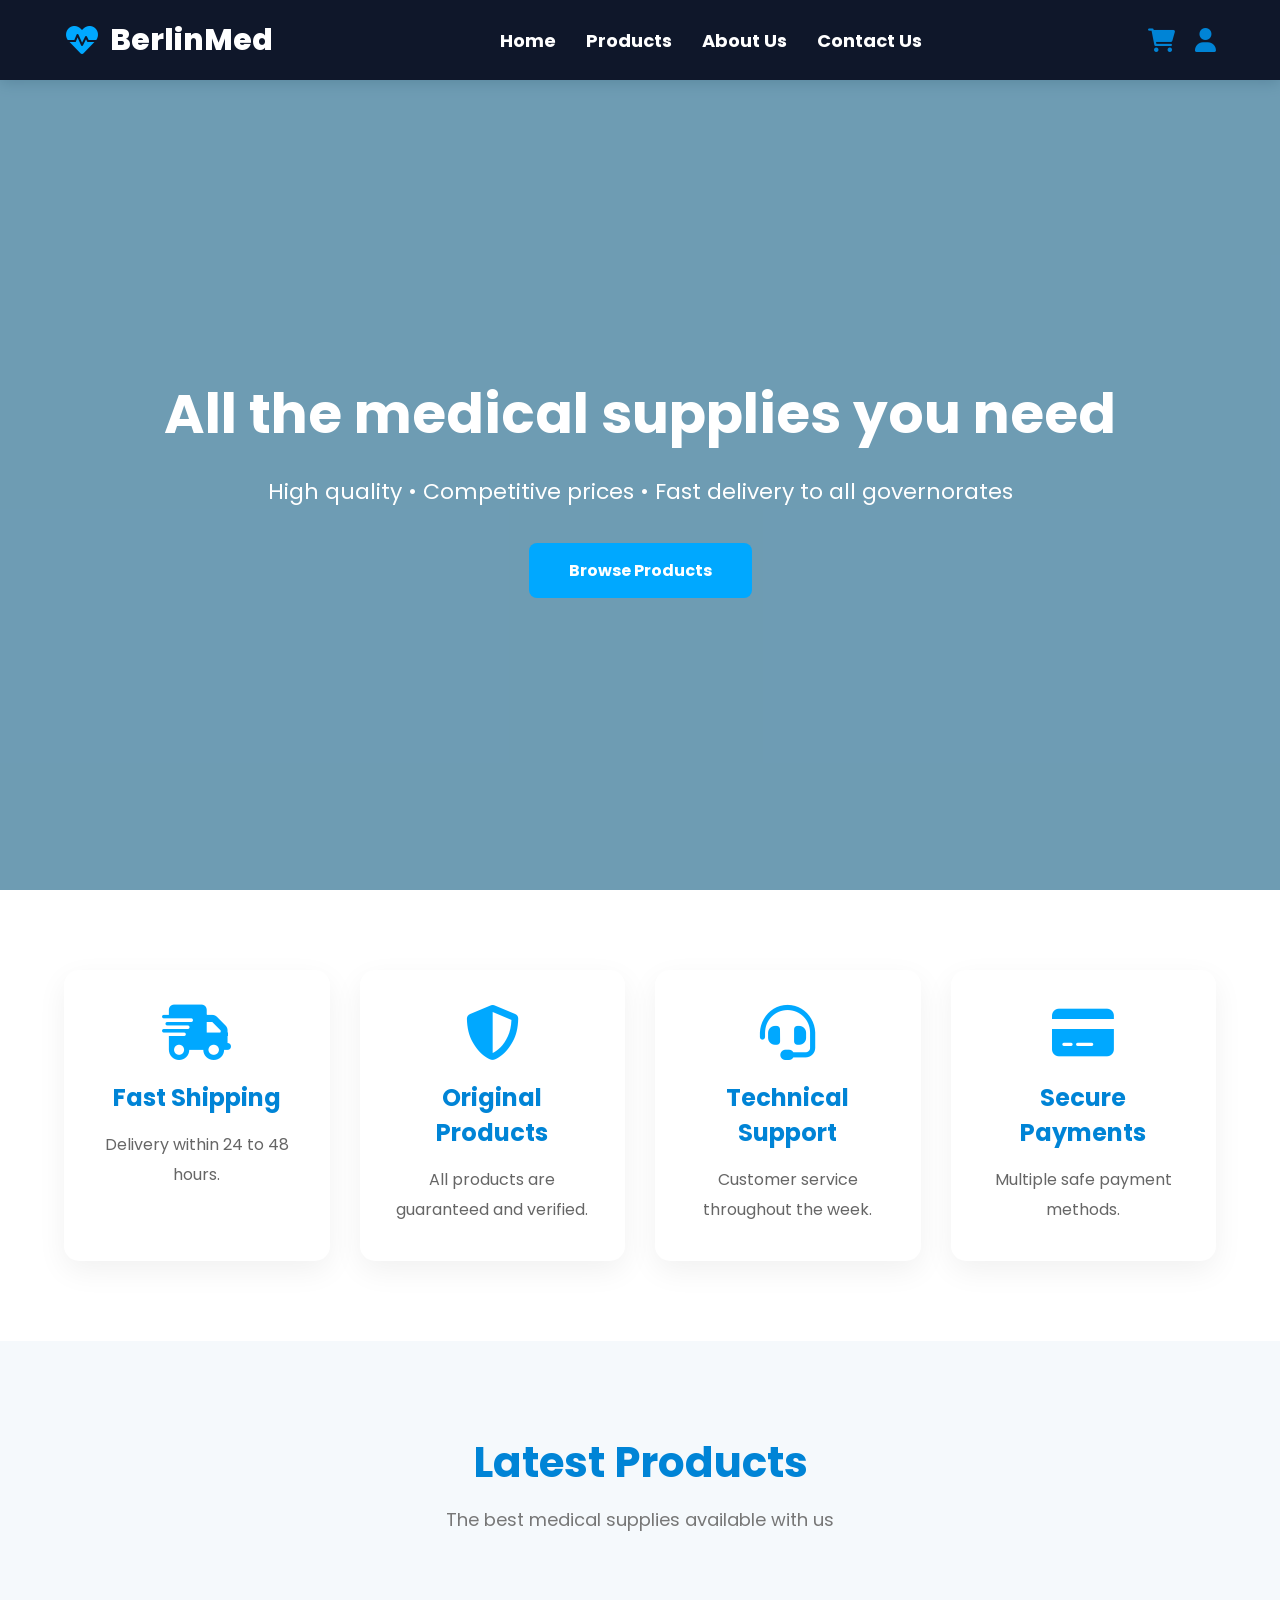
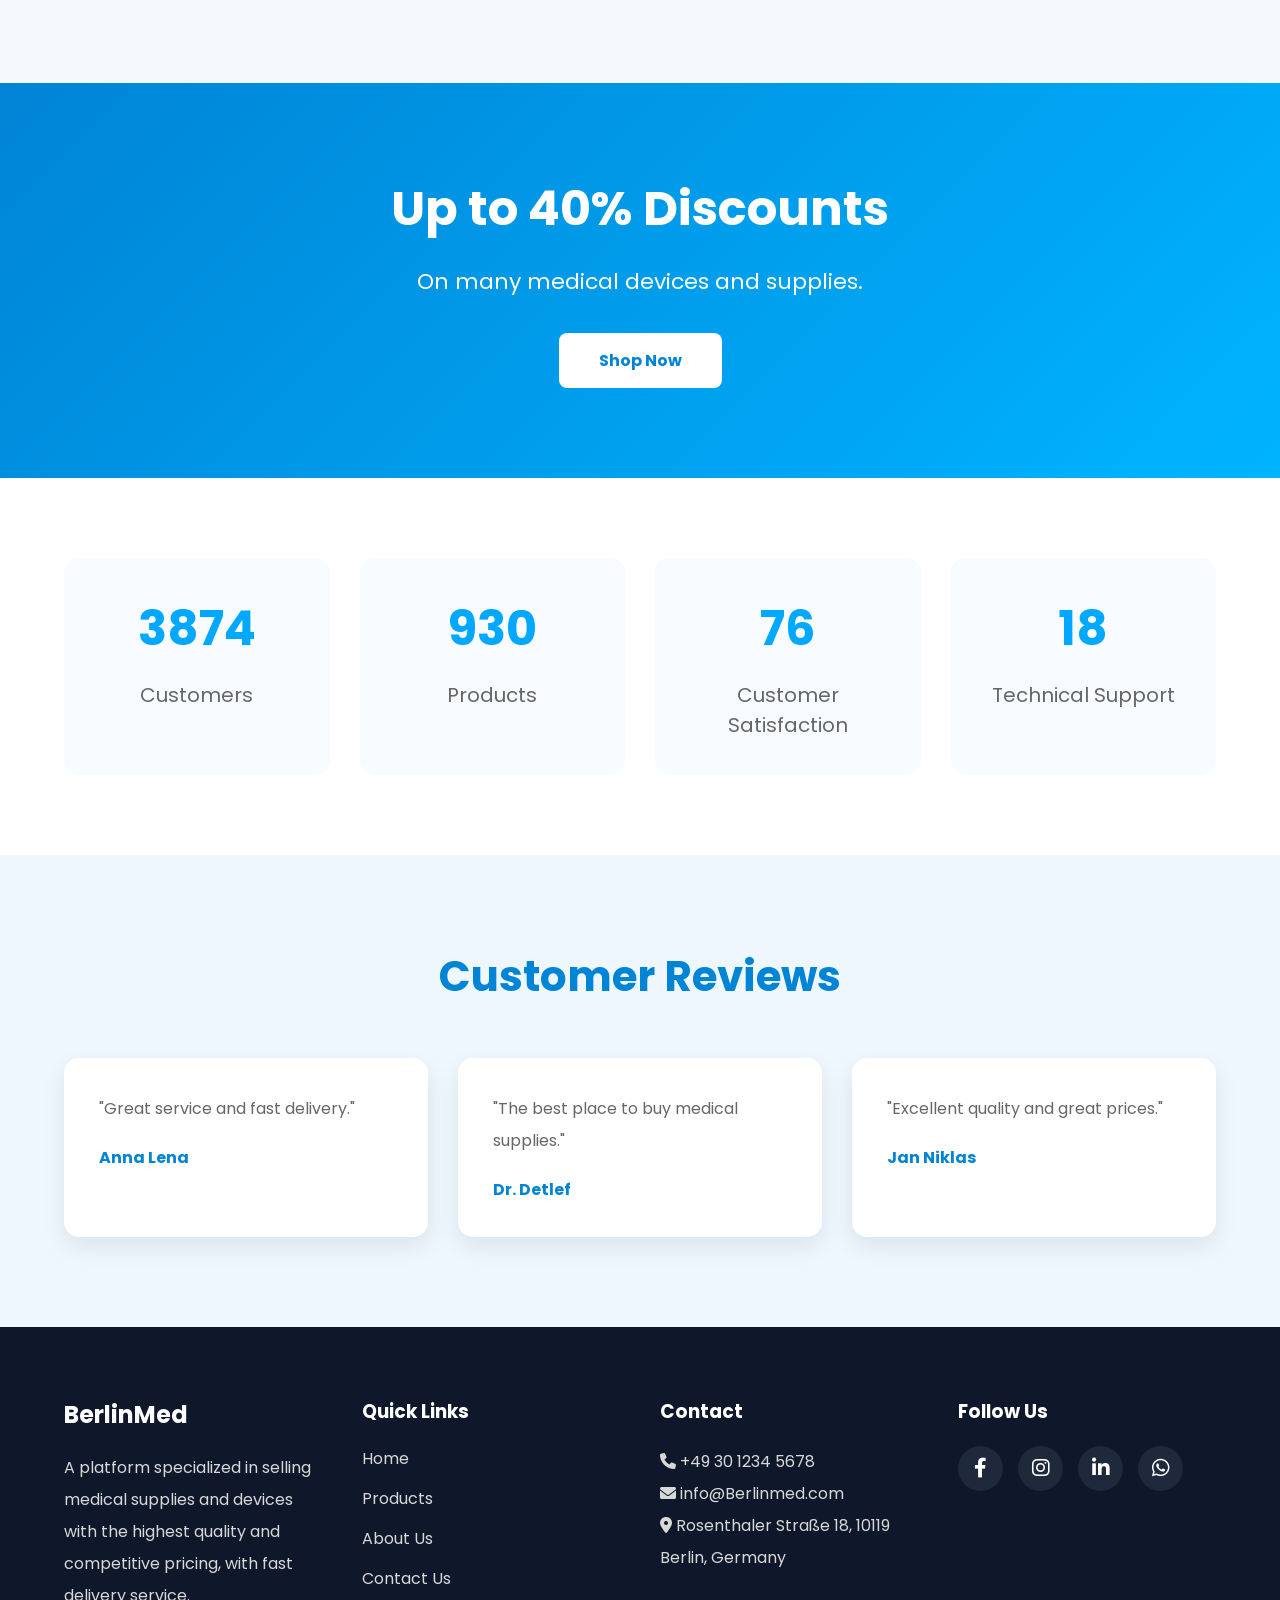
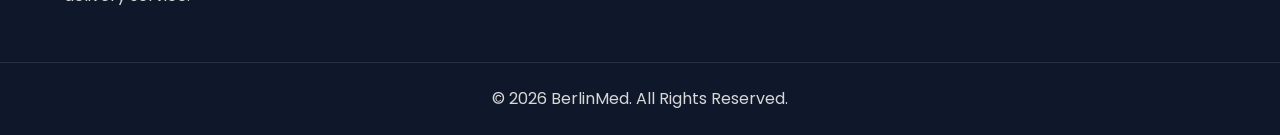
==== commit c8152fa2: "update" ====
--- a/templates/index.html
+++ b/templates/index.html
@@ -275,7 +275,7 @@
  
                 <p><i class="fa-solid fa-phone"></i> +49 30 1234 5678</p>
  
-                <p><i class="fa-solid fa-envelope"></i> info@mednova-demo.com</p>
+                <p><i class="fa-solid fa-envelope"></i> info@Berlinmed.com</p>
  
                 <p><i class="fa-solid fa-location-dot"></i> Rosenthaler Straße 18, 10119 Berlin, Germany</p>
  
